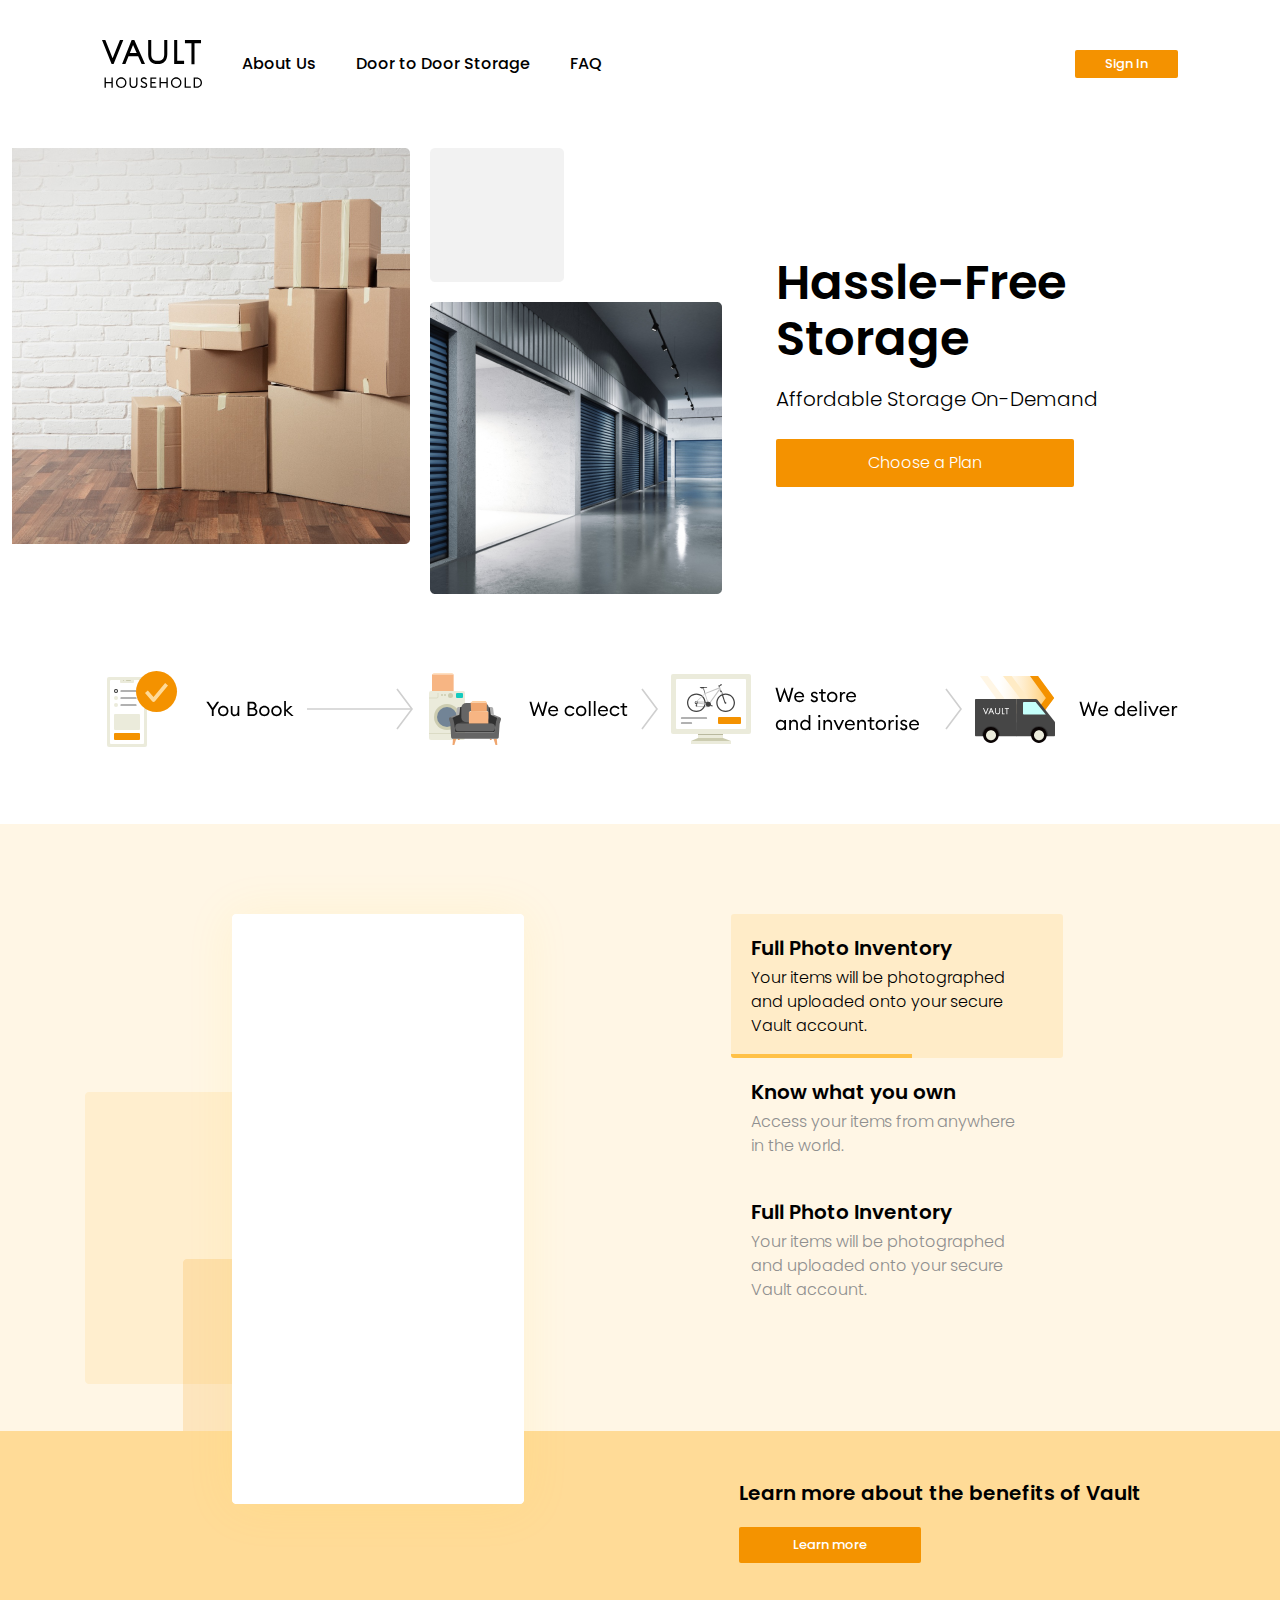
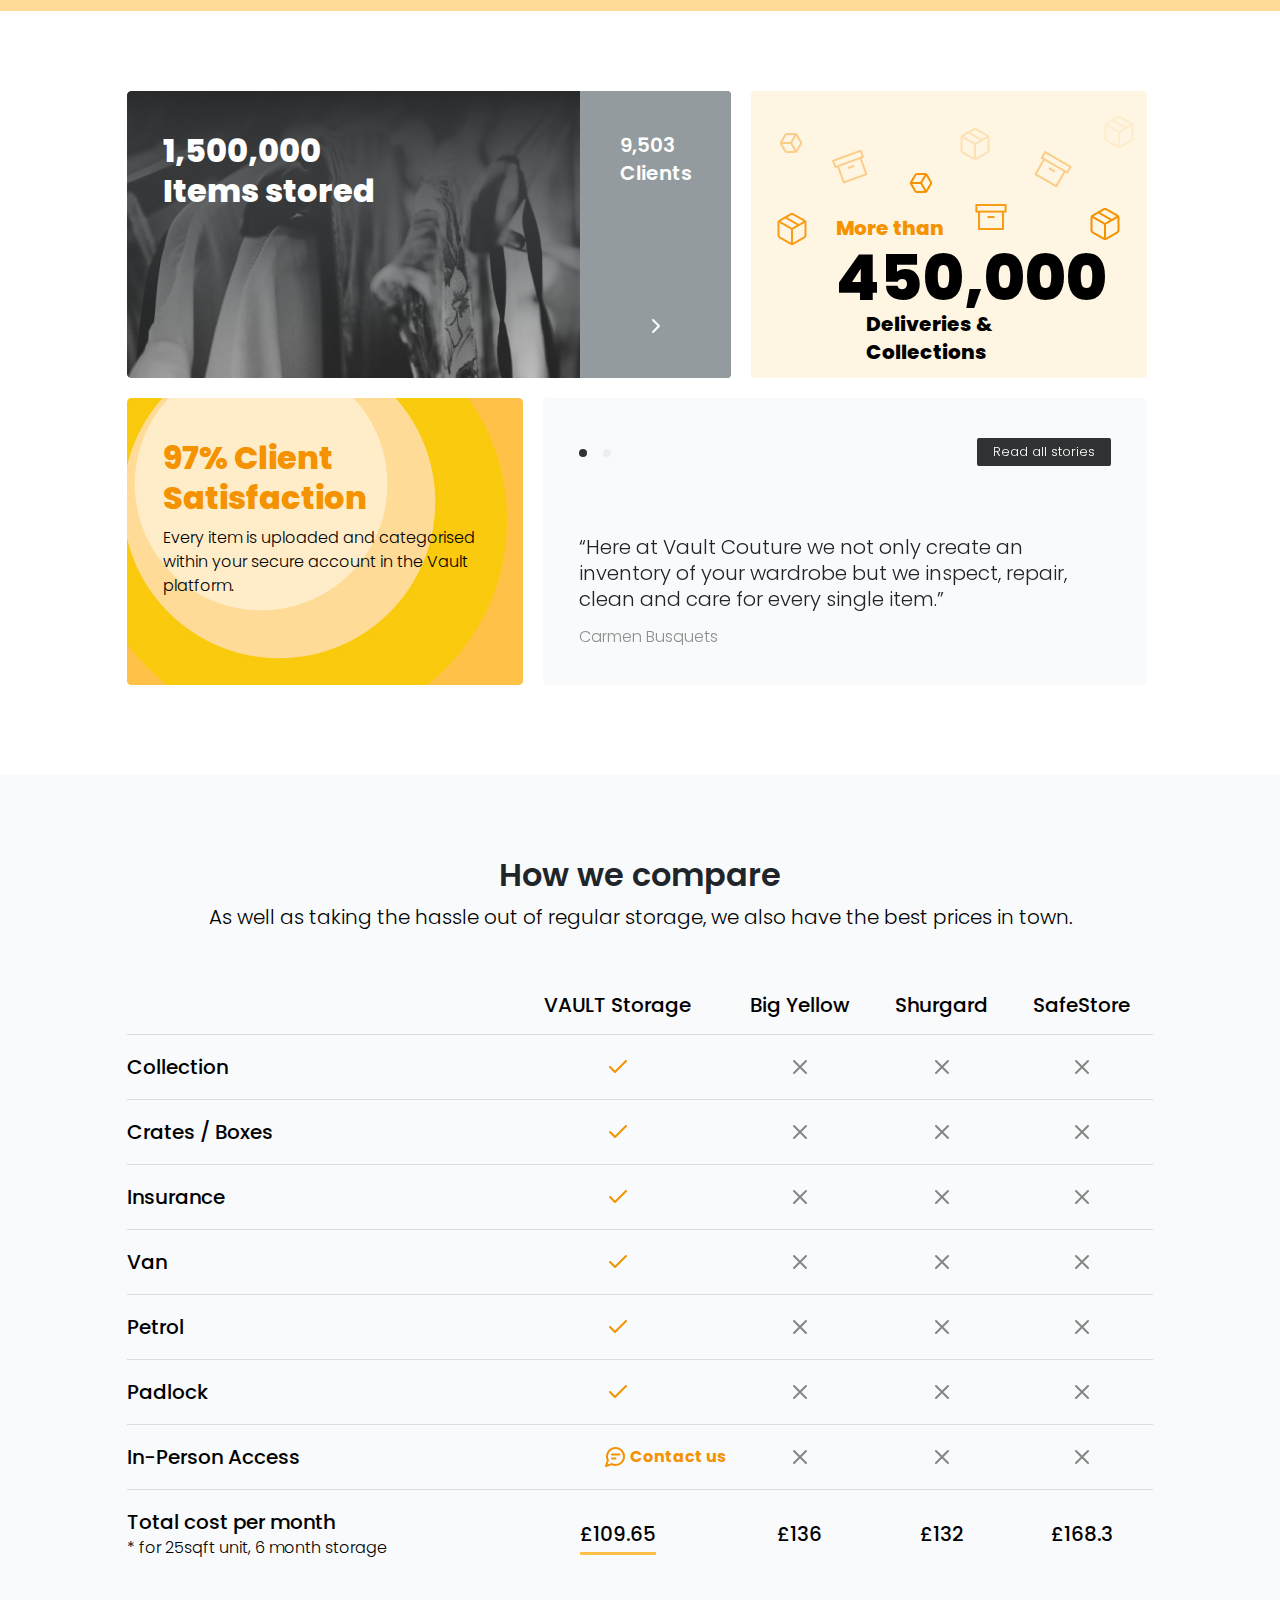
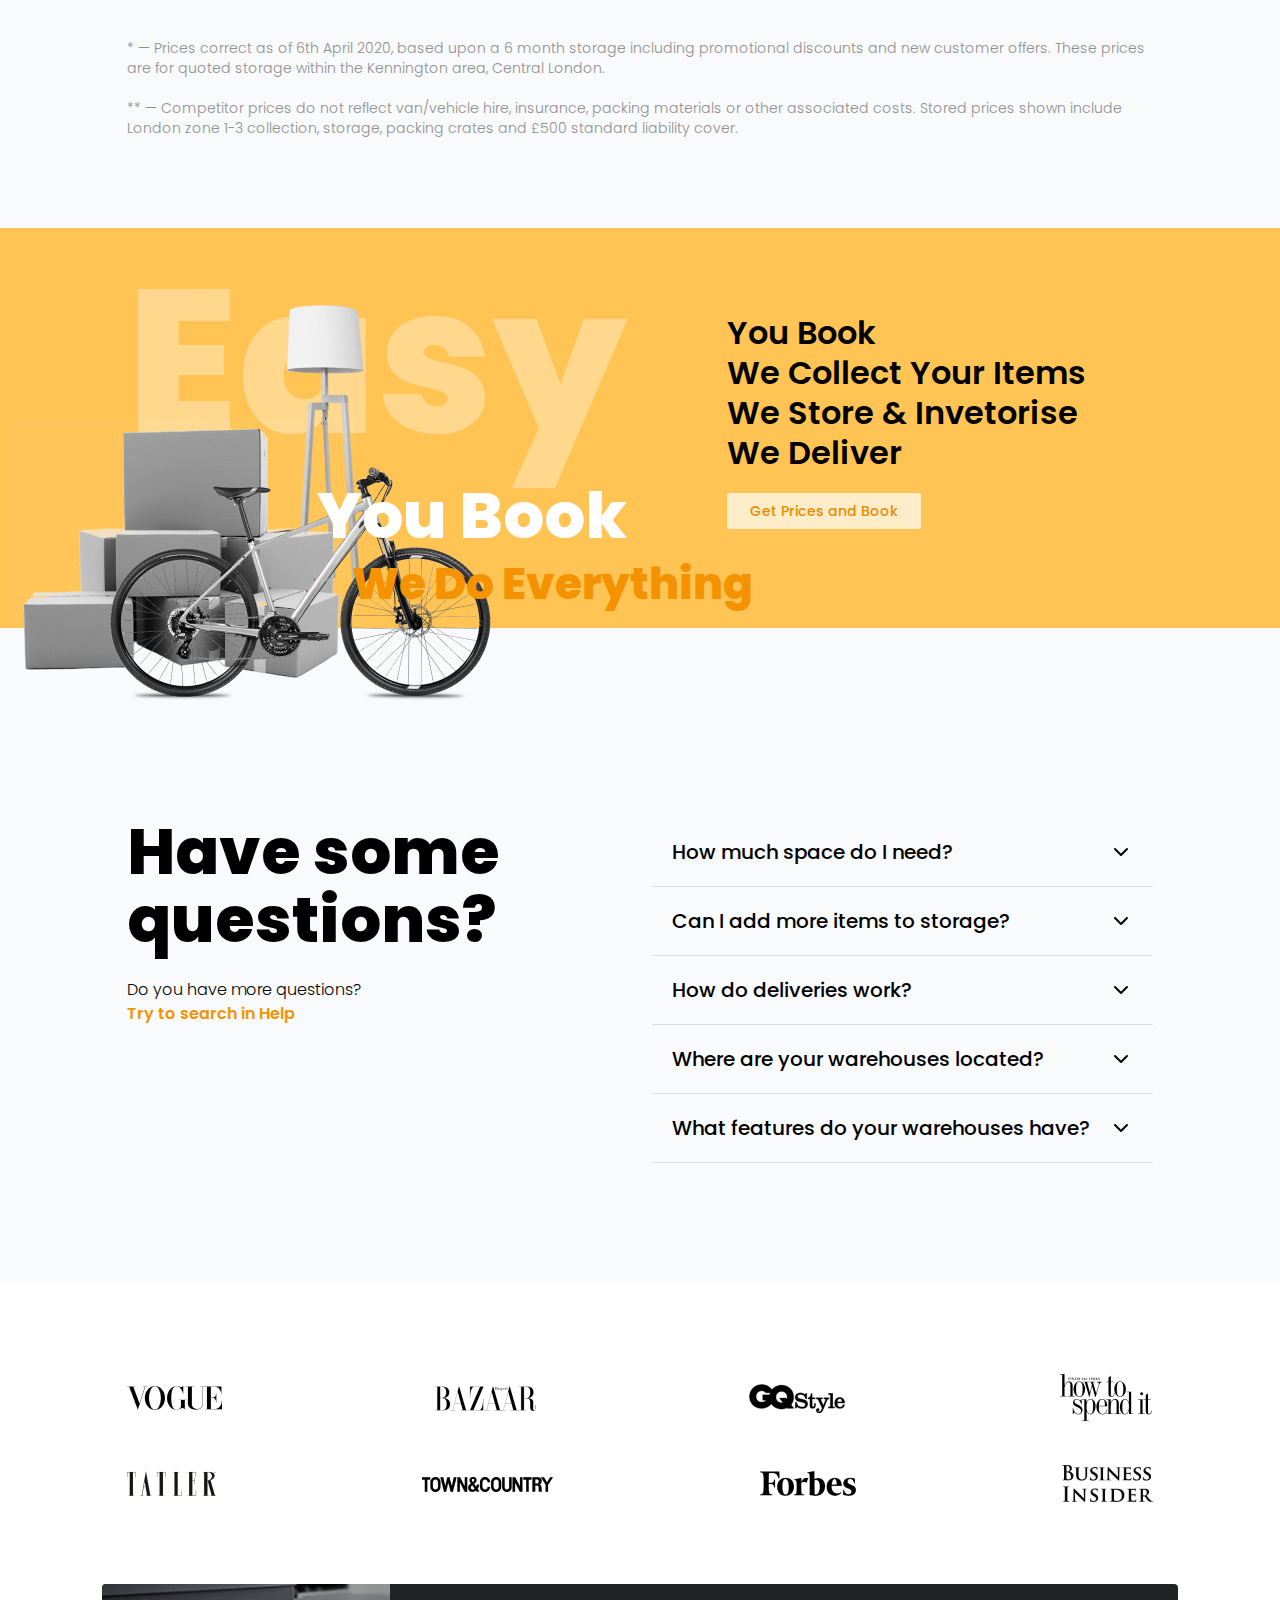
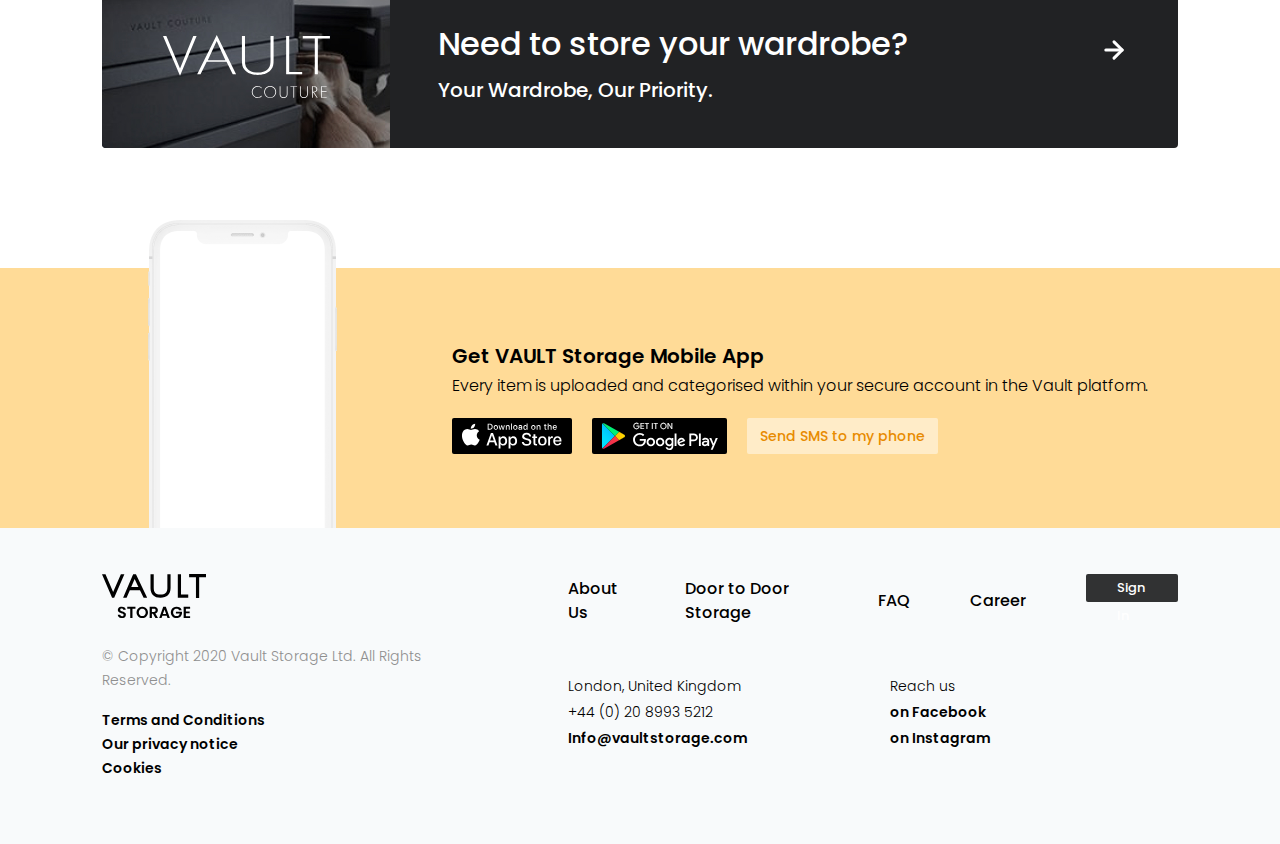
==== index.html @ 1d702e4c "one" ====
<!doctype html>
<html lang="en">
<head>
    <meta charset="utf-8">
    <meta name="viewport" content="width=device-width, initial-scale=1">
    <link rel="stylesheet" href="css/bootstrap.min.css">
    <link rel="stylesheet" href="css/swiper-bundle.min.css">
    <link rel="stylesheet" href="css/bootstrap-slider.css">
    <link rel="stylesheet" href="css/datepicker.min.css">
    <link rel="stylesheet" href="css/main.css">
    <title>Vault Storage | Front-page</title>
</head>
<body>
    <header class="header">
        <div class="topbar topbar-home">
            <div class="container container2">
                <div class="topbar-left">
                    <div class="logo d-pc-mini">
                        <a href="#">
                            <img src="images/logo.svg" alt="">
                        </a>
                    </div>
                    <div class="menu">
                        <ul>
                            <li><a href="#">About Us</a></li>
                            <li><a href="#">Door to Door Storage</a></li>
                            <li><a href="#">FAQ</a></li>
                        </ul>
                    </div>
                </div>
                <div class="topbar-right d-pc-mini-flex">
                    <div class="login">
                        <a href="#" class="login-button button1" data-bs-toggle="modal" data-bs-target="#loginDialog">Sign In</a>
                    </div>
                </div>
                <div class="mini-top d-mini">
                    <div class="menu_container">
                        <a href="#" class="mobile_menu"><img src="images/burger.svg" alt=""></a>
                    </div>
                    <div class="mini-logo">
                        <img src="images/logo-mini.svg" alt="">
                    </div>
                    <div class="mini-right">
                        <a href="#">Sign In</a>
                    </div>
                </div>
            </div>
        </div>
        <div class="home">
            <div class="container-fluid">
                <div class="row home-row">
                    <div class="col-md-6">
                        <div class="home-img">
                            <img src="images/home.png" alt="">
                        </div>
                    </div>
                    <div class="col-md-6">
                        <div class="home-text">
                            <div class="home-text-title">
                                <h2>Hassle-Free<br />Storage</h2>
                            </div>
                            <div class="home-text-subtitle">
                                <span>Affordable Storage On-Demand </span>
                            </div>
                            <div class="home-text-choose">
                                <a href="#">Choose a Plan</a>
                            </div>
                        </div>
                    </div>
                </div>
            </div>
        </div>
        <div class="steps">
            <div class="container container2">
                <div class="steps-box">
                    <div class="steps1">
                        <img src="images/step1.svg" alt="">
                    </div>
                    <div class="steps1">
                        <img src="images/step2.svg" alt="">
                    </div>
                    <div class="steps1">
                        <img src="images/step3.svg" alt="">
                    </div>
                    <div class="steps1">
                        <img src="images/step4.svg" alt="">
                    </div>
                    <div class="steps1">
                        <img src="images/step5.svg" alt="">
                    </div>
                    <div class="steps1">
                        <img src="images/step6.svg" alt="">
                    </div>
                    <div class="steps1">
                        <img src="images/step7.svg" alt="">
                    </div>
                    <div class="steps1">
                        <img src="images/step8.svg" alt="">
                    </div>
                </div>
            </div>
        </div>
    </header>
    <div class="about" id="about">
        <div class="container">
            <div class="about-box">
                <nav class="about-nav">
                    <div class="nav nav-tabs about-tab" id="nav-tab" role="tablist">
                        <div class="active" id="nav-home-tab" data-bs-toggle="tab" data-bs-target="#nav-home" type="button" role="tab" aria-controls="nav-home" aria-selected="true">
                            <div class="about-tab-box">
                                <h4>Full Photo Inventory</h4>
                                <p>Your items will be photographed and uploaded onto your secure Vault account.</p>
                            </div>
                        </div>
                        <div id="nav-profile-tab" data-bs-toggle="tab" data-bs-target="#nav-profile" type="button" role="tab" aria-controls="nav-profile" aria-selected="false">
                            <div class="about-tab-box">
                                <h4>Know what you own </h4>
                                <p>Access your items from anywhere in the world.</p>
                            </div>
                        </div>
                        <div id="nav-contact-tab" data-bs-toggle="tab" data-bs-target="#nav-contact" type="button" role="tab" aria-controls="nav-contact" aria-selected="false">
                            <div class="about-tab-box">
                                <h4>Full Photo Inventory</h4>
                                <p>Your items will be photographed and uploaded onto your secure Vault account.</p>
                            </div>
                        </div>
                    </div>
                </nav>
                <div class="tab-content about-content" id="nav-tabContent">
                    <div class="tab-pane fade show active" id="nav-home" role="tabpanel" aria-labelledby="nav-home-tab">
                        <div class="about-app">
                            <div class="about-img">
                                <img src="images/app.png" alt="">
                            </div>
                            <div class="about-rect">
                                <img src="images/rect1.png" alt="">
                            </div>
                            <div class="about-rect2">
                                <img src="images/rect2.png" alt="">
                            </div>
                        </div>
                    </div>
                    <div class="tab-pane fade" id="nav-profile" role="tabpanel" aria-labelledby="nav-profile-tab">
                        <div class="about-app">
                            <div class="about-img">
                                <img src="images/app.png" alt="">
                            </div>
                            <div class="about-rect">
                                <img src="images/rect1.png" alt="">
                            </div>
                            <div class="about-rect2">
                                <img src="images/rect2.png" alt="">
                            </div>
                        </div>
                    </div>
                    <div class="tab-pane fade" id="nav-contact" role="tabpanel" aria-labelledby="nav-contact-tab">
                        <div class="about-app">
                            <div class="about-img">
                                <img src="images/app.png" alt="">
                            </div>
                            <div class="about-rect">
                                <img src="images/rect1.png" alt="">
                            </div>
                            <div class="about-rect2">
                                <img src="images/rect2.png" alt="">
                            </div>
                        </div>
                    </div>
                </div>
            </div>
            <div class="about-more">
                <div class="about-more-box">
                    <h5>Learn more about the benefits of Vault</h5>
                    <a href="#" class="about-more-button button3">Learn more</a>
                </div>
            </div>
        </div>
    </div>
    <div class="banners">
        <div class="container">
            <div class="banner-top">
                <div class="banner1">
                    <div class="banner-left">
                        <h2>1,500,000 <div>Items stored</div></h2>
                    </div>
                    <a href="#" class="banner-right">
                        <div class="banner-right-text">
                            <h5>9,503 <div>Clients</div></h5>
                        </div>
                        <div class="banner-right-icon">
                            <img src="images/icon-right.svg" alt="">
                        </div>
                    </a>
                </div>
                <div class="banner2 d-pc">
                    <div class="banner2-more">
                        <span>More than</span>
                    </div>
                    <div class="banner2-title">
                        <span>450,000 </span>
                    </div>
                    <div class="banner2-subtitle">
                        <span>Deliveries & Collections</span>
                    </div>
                </div>
            </div>
            <div class="banner-bottom">
                <div class="banner3 d-pc">
                    <div class="banner3-title">
                        <span>97% Client <div>Satisfaction</div></span>
                    </div>
                    <div class="banner3-subtitle">
                        <span>Every item is uploaded and categorised within your secure account in the Vault platform.</span>
                    </div>
                </div>
                <div class="banner4">
                    <div class="swiper-container banner4-slider">
                        <div class="swiper-wrapper">
                            <div class="swiper-slide">
                                <div class="banner4-top">
                                    <div class="banner4-pagination">
                                        <div class="swiper-pagination"></div>
                                    </div>
                                    <div class="banner4-link">
                                        <a href="#">Read all stories</a>
                                    </div>
                                </div>
                                <div class="banner4-text">
                                    <span>“Here at Vault Couture we not only create an inventory of your wardrobe but we inspect, repair, clean and care for every single item.” </span>
                                </div>
                                <div class="banner4-author">
                                    <span>Carmen Busquets</span>
                                </div>
                            </div>
                            <div class="swiper-slide">
                                <div class="banner4-top">
                                    <div class="banner4-pagination">
                                        <div class="swiper-pagination"></div>
                                    </div>
                                    <div class="banner4-link">
                                        <a href="#">Read all stories</a>
                                    </div>
                                </div>
                                <div class="banner4-text">
                                    <span>“Here at Vault Couture we not only create an inventory of your wardrobe but we inspect, repair, clean and care for every single item.” </span>
                                </div>
                                <div class="banner4-author">
                                    <span>Carmen Busquets</span>
                                </div>
                            </div>
                        </div>
                    </div>
                </div>
            </div>
            <div class="d-mob banner-mob">
                <div class="banner2">
                    <div class="banner2-more">
                        <span>More than</span>
                    </div>
                    <div class="banner2-title">
                        <span>450,000 </span>
                    </div>
                    <div class="banner2-subtitle">
                        <span>Deliveries & Collections</span>
                    </div>
                </div>
                <div class="banner3">
                    <div class="banner3-title">
                        <span>97% Client <div>Satisfaction</div></span>
                    </div>
                    <div class="banner3-subtitle">
                        <span>Every item is uploaded and categorised within your secure account in the Vault platform.</span>
                    </div>
                </div>
            </div>
        </div>
    </div>
    <div class="compare">
        <div class="container">
            <div class="compare-title">
                <h2>How we compare</h2>
                <p>As well as taking the hassle out of regular storage, we also have the best prices in town.</p>
            </div>
            <div class="compare-table table-responsive">
                <table>
                    <thead>
                        <tr>
                            <th scope="col"></th>
                            <th scope="col">
                                <span>VAULT Storage</span>
                            </th>
                            <th scope="col">
                                <span>Big Yellow</span>
                            </th>
                            <th scope="col">
                                <span>Shurgard</span>
                            </th>
                            <th scope="col">
                                <span>SafeStore</span>
                            </th>
                        </tr>
                    </thead>
                    <tbody>
                        <tr>
                            <th scope="row">Collection</th>
                            <th>
                                <div class="done">
                                    <img src="images/done.svg" alt="">
                                </div>
                            </th>
                            <th>
                                <div class="failure">
                                    <img src="images/failure.svg" alt="">
                                </div>
                            </th>
                            <th>
                                <div class="failure">
                                    <img src="images/failure.svg" alt="">
                                </div>
                            </th>
                            <th>
                                <div class="failure">
                                    <img src="images/failure.svg" alt="">
                                </div>
                            </th>
                        </tr>
                        <tr>
                            <th scope="row">Crates / Boxes</th>
                            <th>
                                <div class="done">
                                    <img src="images/done.svg" alt="">
                                </div>
                            </th>
                            <th>
                                <div class="failure">
                                    <img src="images/failure.svg" alt="">
                                </div>
                            </th>
                            <th>
                                <div class="failure">
                                    <img src="images/failure.svg" alt="">
                                </div>
                            </th>
                            <th>
                                <div class="failure">
                                    <img src="images/failure.svg" alt="">
                                </div>
                            </th>
                        </tr>
                        <tr>
                            <th scope="row">Insurance</th>
                            <th>
                                <div class="done">
                                    <img src="images/done.svg" alt="">
                                </div>
                            </th>
                            <th>
                                <div class="failure">
                                    <img src="images/failure.svg" alt="">
                                </div>
                            </th>
                            <th>
                                <div class="failure">
                                    <img src="images/failure.svg" alt="">
                                </div>
                            </th>
                            <th>
                                <div class="failure">
                                    <img src="images/failure.svg" alt="">
                                </div>
                            </th>
                        </tr>
                        <tr>
                            <th scope="row">Van</th>
                            <th>
                                <div class="done">
                                    <img src="images/done.svg" alt="">
                                </div>
                            </th>
                            <th>
                                <div class="failure">
                                    <img src="images/failure.svg" alt="">
                                </div>
                            </th>
                            <th>
                                <div class="failure">
                                    <img src="images/failure.svg" alt="">
                                </div>
                            </th>
                            <th>
                                <div class="failure">
                                    <img src="images/failure.svg" alt="">
                                </div>
                            </th>
                        </tr>
                        <tr>
                            <th scope="row">Petrol</th>
                            <th>
                                <div class="done">
                                    <img src="images/done.svg" alt="">
                                </div>
                            </th>
                            <th>
                                <div class="failure">
                                    <img src="images/failure.svg" alt="">
                                </div>
                            </th>
                            <th>
                                <div class="failure">
                                    <img src="images/failure.svg" alt="">
                                </div>
                            </th>
                            <th>
                                <div class="failure">
                                    <img src="images/failure.svg" alt="">
                                </div>
                            </th>
                        </tr>
                        <tr>
                            <th scope="row">Padlock</th>
                            <th>
                                <div class="done">
                                    <img src="images/done.svg" alt="">
                                </div>
                            </th>
                            <th>
                                <div class="failure">
                                    <img src="images/failure.svg" alt="">
                                </div>
                            </th>
                            <th>
                                <div class="failure">
                                    <img src="images/failure.svg" alt="">
                                </div>
                            </th>
                            <th>
                                <div class="failure">
                                    <img src="images/failure.svg" alt="">
                                </div>
                            </th>
                        </tr>
                        <tr>
                            <th scope="row">In-Person Access</th>
                            <th>
                                <a href="#" class="contacts">
                                    <img src="images/contacts.svg" alt="">
                                    <span>Contact us</span>
                                </a>
                            </th>
                            <th>
                                <div class="failure">
                                    <img src="images/failure.svg" alt="">
                                </div>
                            </th>
                            <th>
                                <div class="failure">
                                    <img src="images/failure.svg" alt="">
                                </div>
                            </th>
                            <th>
                                <div class="failure">
                                    <img src="images/failure.svg" alt="">
                                </div>
                            </th>
                        </tr>
                        <tr>
                            <th scope="row">
                                <div class="total">
                                    <div class="total-title">
                                        <span>Total cost per month</span>
                                    </div>
                                    <div class="total-subtitle">
                                        <span> * for 25sqft unit, 6 month storage</span>
                                    </div>
                                </div>
                            </th>
                            <th>
                                <span class="price price-gold">£109.65</span>
                            </th>
                            <th>
                                <span class="price">£136</span>
                            </th>
                            <th>
                                <span class="price">£132</span>
                            </th>
                            <th>
                                <span class="price">£168.3</span>
                            </th>
                        </tr>
                    </tbody>
                </table>
            </div>
            <div class="compare-footer">
                <p>* — Prices correct as of 6th April 2020, based upon a 6 month storage including promotional discounts and new customer offers. These prices are for quoted storage within the Kennington area, Central London.</p>
                <p>** — Competitor prices do not reflect van/vehicle hire, insurance, packing materials or other associated costs. Stored prices shown include London zone 1-3 collection, storage, packing crates and £500 standard liability cover.</p>
            </div>
        </div>
    </div>
    <div class="faq">
        <div class="container">
            <div class="faq-top">
                <div class="faq-top-left">
                    <div class="faq-top-left-title">
                        <span>Easy</span>
                    </div>
                    <div class="faq-top-left-subtitle">
                        <span>You Book</span>
                    </div>
                    <div class="faq-top-left-des">
                        <span>We Do Everything</span>
                    </div>
                    <div class="faq-top-left-img">
                        <img src="images/faq-top.png" alt="">
                    </div>
                </div>
                <div class="faq-top-right">
                    <div class="faq-top-right-title">
                        <h4>You Book<div>We Collect Your Items</div><div>We Store & Invetorise</div><div>We Deliver</div></h4>
                    </div>
                    <div class="faq-top-right-button">
                        <a href="#" class="button4">Get Prices and Book</a>
                    </div>
                </div>
            </div>
            <div class="faq-box">
                <div class="row">
                    <div class="col-lg-6">
                        <div class="faq-box-title">
                            <h3>Have some<div>questions?</div></h3>
                        </div>
                        <div class="faq-box-subtitle d-pc">
                            <span>Do you have more questions?</span>
                        </div>
                        <div class="faq-box-des d-pc">
                            <a href="#">Try to search in Help</a>
                        </div>
                    </div>
                    <div class="col-lg-6">
                        <div class="faq-list">
                            <div class="faq-item">
                                <button class="faq-item-button collapsed" type="button" data-bs-toggle="collapse" data-bs-target="#collapseExample" aria-expanded="false" aria-controls="collapseExample">
                                    <span>How much space do I need?</span>
                                    <img src="images/icon-faq.svg" alt="">
                                </button>
                                <div class="collapse" id="collapseExample">
                                    <div class="faq-text">
                                        <span>Some placeholder content for the collapse component. This panel is hidden by default but revealed when the user activates the relevant trigger.</span>
                                    </div>
                                </div>
                            </div>
                            <div class="faq-item">
                                <button class="faq-item-button collapsed" type="button" data-bs-toggle="collapse" data-bs-target="#collapseExample2" aria-expanded="false" aria-controls="collapseExample2">
                                    <span>Can I add more items to storage?</span>
                                    <img src="images/icon-faq.svg" alt="">
                                </button>
                                <div class="collapse" id="collapseExample2">
                                    <div class="faq-text">
                                        <span>Some placeholder content for the collapse component. This panel is hidden by default but revealed when the user activates the relevant trigger.</span>
                                    </div>
                                </div>
                            </div>
                            <div class="faq-item">
                                <button class="faq-item-button collapsed" type="button" data-bs-toggle="collapse" data-bs-target="#collapseExample3" aria-expanded="false" aria-controls="collapseExample3">
                                    <span>How do deliveries work?</span>
                                    <img src="images/icon-faq.svg" alt="">
                                </button>
                                <div class="collapse" id="collapseExample3">
                                    <div class="faq-text">
                                        <span>Some placeholder content for the collapse component. This panel is hidden by default but revealed when the user activates the relevant trigger.</span>
                                    </div>
                                </div>
                            </div>
                            <div class="faq-item">
                                <button class="faq-item-button collapsed" type="button" data-bs-toggle="collapse" data-bs-target="#collapseExample4" aria-expanded="false" aria-controls="collapseExample4">
                                    <span>Where are your warehouses located?</span>
                                    <img src="images/icon-faq.svg" alt="">
                                </button>
                                <div class="collapse" id="collapseExample4">
                                    <div class="faq-text">
                                        <span>Some placeholder content for the collapse component. This panel is hidden by default but revealed when the user activates the relevant trigger.</span>
                                    </div>
                                </div>
                            </div>
                            <div class="faq-item">
                                <button class="faq-item-button collapsed" type="button" data-bs-toggle="collapse" data-bs-target="#collapseExample5" aria-expanded="false" aria-controls="collapseExample5">
                                    <span>What features do your warehouses have?</span>
                                    <img src="images/icon-faq.svg" alt="">
                                </button>
                                <div class="collapse" id="collapseExample5">
                                    <div class="faq-text">
                                        <span>Some placeholder content for the collapse component. This panel is hidden by default but revealed when the user activates the relevant trigger.</span>
                                    </div>
                                </div>
                            </div>
                        </div>
                    </div>
                    <div class="col-12 d-mob faq-mob">
                        <div class="faq-box-subtitle">
                            <span>Do you have more questions?</span>
                        </div>
                        <div class="faq-box-des">
                            <span>Try to search in Help</span>
                        </div>
                    </div>
                </div>
            </div>
        </div>
    </div>
    <div class="partners">
        <div class="container">
            <div class="partners-list">
                <div class="partners-item">
                    <img src="images/partner1.png" alt="">
                </div>
                <div class="partners-item">
                    <img src="images/partner2.png" alt="">
                </div>
                <div class="partners-item">
                    <img src="images/partner3.png" alt="">
                </div>
                <div class="partners-item">
                    <img src="images/partner4.png" alt="">
                </div>
            </div>
            <div class="partners-list">
                <div class="partners-item">
                    <img src="images/partner5.png" alt="">
                </div>
                <div class="partners-item">
                    <img src="images/partner6.png" alt="">
                </div>
                <div class="partners-item">
                    <img src="images/partner7.png" alt="">
                </div>
                <div class="partners-item">
                    <img src="images/partner8.png" alt="">
                </div>
            </div>
        </div>
    </div>
    <div class="promo">
        <div class="container container3">
            <a href="#" class="promo-banner">
                <div class="promo-left">
                    <div class="promo-logo">
                        <img src="images/promo-logo.svg" alt="">
                    </div>
                    <div class="promo-next d-mini">
                        <img src="images/promo-icon.svg" alt="">
                    </div>
                </div>
                <div class="promo-right">
                    <div class="promo-top">
                        <div class="promo-title">
                            <h4>Need to store your wardrobe?</h4>
                        </div>
                        <div class="promo-next d-pc-mini">
                            <img src="images/promo-icon.svg" alt="">
                        </div>
                    </div>
                    <div class="promo-des">
                        <span>Your Wardrobe, Our Priority.</span>
                    </div>
                </div>
            </a>
        </div>
    </div>
    <div class="app">
        <div class="container">
            <div class="app-box">
                <div class="app-image">
                    <img src="images/app-image.png" alt="">
                </div>
                <div class="app-text">
                    <div class="app-title">
                        <h4>Get VAULT Storage Mobile App</h4>
                    </div>
                    <div class="app-des">
                        <span>Every item is uploaded and categorised within your secure account in the Vault platform.</span>
                    </div>
                    <div class="app-buttons">
                        <a href="#" class="app-item">
                            <img src="images/app-store.svg" alt="" class="d-pc-mini">
                            <img src="images/app-store-mob.svg" alt="" class="d-mini">
                        </a>
                        <a href="#" class="app-item">
                            <img src="images/google-play.svg" alt="" class="d-pc-mini">
                            <img src="images/google-play-mob.svg" alt="" class="d-mini">
                        </a>
                        <a href="#" class="app-item app-button d-pc">Send SMS to my phone</a>
                    </div>
                    <a href="#" class="app-item app-button d-mob app-mob">Send SMS to my phone</a>
                </div>
            </div>
        </div>
    </div>
    <div class="footer">
        <div class="container container3 footer-box">
            <div class="footer-about d-pc">
                <div class="footer-logo">
                    <img src="images/footer-logo.svg" alt="">
                </div>
                <div class="footer-copyright">
                    <span>© Copyright 2020 Vault Storage Ltd. All Rights Reserved.</span>
                </div>
                <div class="footer-about-menu">
                    <ul>
                        <li><a href="#">Terms and Conditions </a></li>
                        <li><a href="#">Our privacy notice </a></li>
                        <li><a href="#">Cookies</a></li>
                    </ul>
                </div>
            </div>
            <div class="footer-info">
                <div class="footer-top">
                    <div class="footer-menu">
                        <ul>
                            <li><a href="#">About Us</a></li>
                            <li><a href="#"><span>Door to Door</span> Storage</a></li>
                            <li><a href="#">FAQ</a></li>
                            <li><a href="#">Career</a></li>
                        </ul>
                    </div>
                    <div class="footer-button">
                        <a href="#" class="button5" data-bs-toggle="modal" data-bs-target="#loginDialog">Sign In</a>
                    </div>
                </div>
                <div class="footer-bottom d-pc-flex">
                    <div class="footer-address">
                        <div class="footer-address-item">
                            <span>London, United Kingdom</span>
                        </div>
                        <div class="footer-address-item">
                            <span>+44 (0) 20 8993 5212</span>
                        </div>
                        <div class="footer-address-item">
                            <span class="strong">Info@vaultstorage.com</span>
                        </div>
                    </div>
                    <div class="footer-soc">
                        <div class="footer-soc-title">
                            <span>Reach us </span>
                        </div>
                        <a href="#" class="footer-soc-item">on Facebook</a>
                        <a href="#" class="footer-soc-item">on Instagram</a>
                    </div>
                </div>
            </div>
            <div class="footer-mob d-mob">
                <div class="footer-left">
                    <div class="footer-logo">
                        <img src="images/footer-logo.svg" alt="">
                    </div>
                    <div class="footer-copyright">
                        <span>© Copyright 2020 Vault Storage Ltd. All Rights Reserved.</span>
                    </div>
                    <div class="footer-about-menu">
                        <ul>
                            <li><a href="#">Terms and Conditions </a></li>
                            <li><a href="#">Our privacy notice </a></li>
                            <li><a href="#">Cookies</a></li>
                        </ul>
                    </div>
                </div>
                <div class="footer-right">
                    <div class="footer-bottom">
                        <div class="footer-address">
                            <div class="footer-address-item">
                                <span>London, United Kingdom</span>
                            </div>
                            <div class="footer-address-item">
                                <span>+44 (0) 20 8993 5212</span>
                            </div>
                            <div class="footer-address-item">
                                <span class="strong">Info@vaultstorage.com</span>
                            </div>
                        </div>
                        <div class="footer-soc">
                            <div class="footer-soc-title">
                                <span>Reach us </span>
                            </div>
                            <a href="#" class="footer-soc-item">on Facebook</a>
                            <a href="#" class="footer-soc-item">on Instagram</a>
                        </div>
                    </div>
                </div>
            </div>
        </div>
    </div>
    <div class="modal fade" id="loginDialog" tabindex="-1" aria-labelledby="loginDialogLabel" aria-hidden="true">
        <div class="modal-dialog modal-dialog-centered login-dialog">
            <div class="modal-content modal-cont">
                <div class="dialog-close" data-bs-dismiss="modal" aria-label="Close">
                <img src="images/close.svg" alt="">
                </div>
                <div class="login">
                <div class="login-title">
                    <h4>Sign in</h4>
                    <p>Don’t have password? <a href="#activateDialog" data-bs-toggle="modal" data-bs-target="#activateDialog" data-bs-dismiss="modal" aria-label="Close">Activate your account</a></p>
                </div>
                <div class="login-inputs">
                    <input type="text" placeholder="Email">
                    <input type="password" placeholder="Password">
                </div>
                <div class="login-box">
                    <div class="login-box-remember">
                        <div class="form-check">
                            <input class="form-check-input" type="checkbox" value="" id="flexCheckDefault">
                            <label class="form-check-label" for="flexCheckDefault">
                            Remember me
                            </label>
                        </div>
                    </div>
                    <div class="login-box-forgot">
                        <a href="#">Forgot your password?</a>
                    </div>
                </div>
                <div class="login-button">
                    <button>Sign in</button>
                </div>
                </div>
            </div>
        </div>
    </div>
    <div class="modal fade" id="activateDialog" tabindex="-1" aria-labelledby="activateDialogLabel" aria-hidden="true">
        <div class="modal-dialog modal-dialog-centered">
            <div class="modal-content modal-cont">
                <div class="dialog-close" data-bs-dismiss="modal" aria-label="Close">
                <img src="images/close.svg" alt="">
                </div>
                <div class="login">
                <div class="login-title">
                    <h4>Activate your account</h4>
                    <p>Enter the email associated with your account below and we'll send you a link to reset your password.</p>
                </div>
                <div class="login-inputs">
                    <input type="text" placeholder="Email">
                </div>
                <div class="login-button">
                    <button>Reset password</button>
                </div>
                <div class="login-have">
                    <a href="#loginDialog" data-bs-toggle="modal" data-bs-target="#loginDialog" data-bs-dismiss="modal" aria-label="Close">Already have account</a>
                </div>
                </div>
            </div>
        </div>
    </div>
    <div class="mobile_menu_container">
        <div class="mobile_menu_content">
            <ul>
                <li><a href="#">About Us</a></li>
                <li><a href="#">Door to Door Storage</a></li>
                <li><a href="#">FAQ</a></li>
            </ul>
        </div>
    </div>
    <div class="mobile_menu_overlay"></div>
    <script src="https://cdn.jsdelivr.net/npm/@popperjs/core@2.6.0/dist/umd/popper.min.js" integrity="sha384-KsvD1yqQ1/1+IA7gi3P0tyJcT3vR+NdBTt13hSJ2lnve8agRGXTTyNaBYmCR/Nwi" crossorigin="anonymous"></script>
    <script src="https://cdn.jsdelivr.net/npm/bootstrap@5.0.0-beta2/dist/js/bootstrap.bundle.min.js" integrity="sha384-b5kHyXgcpbZJO/tY9Ul7kGkf1S0CWuKcCD38l8YkeH8z8QjE0GmW1gYU5S9FOnJ0" crossorigin="anonymous"></script>
    <script src="js/swiper-bundle.min.js"></script>
    <script src="js/jquery-3.6.0.min.js"></script>
    <script src="js/bootstrap-slider.js"></script>
    <script src="js/jquery.autocomplete.min.js"></script>
    <script src="js/datepicker.min.js"></script>
    <script src="js/main.js"></script>
</body>
</html>
---- css/datepicker.min.css ----
.datepicker--cells{display:-webkit-flex;display:-ms-flexbox;display:flex;-webkit-flex-wrap:wrap;-ms-flex-wrap:wrap;flex-wrap:wrap}.datepicker--cell{border-radius:4px;box-sizing:border-box;cursor:pointer;display:-webkit-flex;display:-ms-flexbox;display:flex;position:relative;-webkit-align-items:center;-ms-flex-align:center;align-items:center;-webkit-justify-content:center;-ms-flex-pack:center;justify-content:center;height:32px;z-index:1}.datepicker--cell.-focus-{background:#f0f0f0}.datepicker--cell.-current-{color:#4EB5E6}.datepicker--cell.-current-.-focus-{color:#4a4a4a}.datepicker--cell.-current-.-in-range-{color:#4EB5E6}.datepicker--cell.-in-range-{background:rgba(92,196,239,.1);color:#4a4a4a;border-radius:0}.datepicker--cell.-in-range-.-focus-{background-color:rgba(92,196,239,.2)}.datepicker--cell.-disabled-{cursor:default;color:#aeaeae}.datepicker--cell.-disabled-.-focus-{color:#aeaeae}.datepicker--cell.-disabled-.-in-range-{color:#a1a1a1}.datepicker--cell.-disabled-.-current-.-focus-{color:#aeaeae}.datepicker--cell.-range-from-{border:1px solid rgba(92,196,239,.5);background-color:rgba(92,196,239,.1);border-radius:4px 0 0 4px}.datepicker--cell.-range-to-{border:1px solid rgba(92,196,239,.5);background-color:rgba(92,196,239,.1);border-radius:0 4px 4px 0}.datepicker--cell.-selected-,.datepicker--cell.-selected-.-current-{color:#fff;background:#5cc4ef}.datepicker--cell.-range-from-.-range-to-{border-radius:4px}.datepicker--cell.-selected-{border:none}.datepicker--cell.-selected-.-focus-{background:#45bced}.datepicker--cell:empty{cursor:default}.datepicker--days-names{display:-webkit-flex;display:-ms-flexbox;display:flex;-webkit-flex-wrap:wrap;-ms-flex-wrap:wrap;flex-wrap:wrap;margin:8px 0 3px}.datepicker--day-name{color:#FF9A19;display:-webkit-flex;display:-ms-flexbox;display:flex;-webkit-align-items:center;-ms-flex-align:center;align-items:center;-webkit-justify-content:center;-ms-flex-pack:center;justify-content:center;-webkit-flex:1;-ms-flex:1;flex:1;text-align:center;text-transform:uppercase;font-size:.8em}.-only-timepicker- .datepicker--content,.datepicker--body,.datepicker-inline .datepicker--pointer{display:none}.datepicker--cell-day{width:14.28571%}.datepicker--cells-months{height:170px}.datepicker--cell-month{width:33.33%;height:25%}.datepicker--cells-years,.datepicker--years{height:170px}.datepicker--cell-year{width:25%;height:33.33%}.datepickers-container{position:absolute;left:0;top:0}@media print{.datepickers-container{display:none}}.datepicker{background:#fff;border:1px solid #dbdbdb;box-shadow:0 4px 12px rgba(0,0,0,.15);border-radius:4px;box-sizing:content-box;font-family:Tahoma,sans-serif;font-size:14px;color:#4a4a4a;width:250px;position:absolute;left:-100000px;opacity:0;transition:opacity .3s ease,left 0s .3s,-webkit-transform .3s ease;transition:opacity .3s ease,transform .3s ease,left 0s .3s;transition:opacity .3s ease,transform .3s ease,left 0s .3s,-webkit-transform .3s ease;z-index:100}.datepicker.-from-top-{-webkit-transform:translateY(-8px);transform:translateY(-8px)}.datepicker.-from-right-{-webkit-transform:translateX(8px);transform:translateX(8px)}.datepicker.-from-bottom-{-webkit-transform:translateY(8px);transform:translateY(8px)}.datepicker.-from-left-{-webkit-transform:translateX(-8px);transform:translateX(-8px)}.datepicker.active{opacity:1;-webkit-transform:translate(0);transform:translate(0);transition:opacity .3s ease,left 0s 0s,-webkit-transform .3s ease;transition:opacity .3s ease,transform .3s ease,left 0s 0s;transition:opacity .3s ease,transform .3s ease,left 0s 0s,-webkit-transform .3s ease}.datepicker-inline .datepicker{border-color:#d7d7d7;box-shadow:none;position:static;left:auto;right:auto;opacity:1;-webkit-transform:none;transform:none}.datepicker--content{box-sizing:content-box;padding:4px}.datepicker--pointer{position:absolute;background:#fff;border-top:1px solid #dbdbdb;border-right:1px solid #dbdbdb;width:10px;height:10px;z-index:-1}.datepicker--nav-action:hover,.datepicker--nav-title:hover{background:#f0f0f0}.-top-center- .datepicker--pointer,.-top-left- .datepicker--pointer,.-top-right- .datepicker--pointer{top:calc(100% - 4px);-webkit-transform:rotate(135deg);transform:rotate(135deg)}.-right-bottom- .datepicker--pointer,.-right-center- .datepicker--pointer,.-right-top- .datepicker--pointer{right:calc(100% - 4px);-webkit-transform:rotate(225deg);transform:rotate(225deg)}.-bottom-center- .datepicker--pointer,.-bottom-left- .datepicker--pointer,.-bottom-right- .datepicker--pointer{bottom:calc(100% - 4px);-webkit-transform:rotate(315deg);transform:rotate(315deg)}.-left-bottom- .datepicker--pointer,.-left-center- .datepicker--pointer,.-left-top- .datepicker--pointer{left:calc(100% - 4px);-webkit-transform:rotate(45deg);transform:rotate(45deg)}.-bottom-left- .datepicker--pointer,.-top-left- .datepicker--pointer{left:10px}.-bottom-right- .datepicker--pointer,.-top-right- .datepicker--pointer{right:10px}.-bottom-center- .datepicker--pointer,.-top-center- .datepicker--pointer{left:calc(50% - 10px / 2)}.-left-top- .datepicker--pointer,.-right-top- .datepicker--pointer{top:10px}.-left-bottom- .datepicker--pointer,.-right-bottom- .datepicker--pointer{bottom:10px}.-left-center- .datepicker--pointer,.-right-center- .datepicker--pointer{top:calc(50% - 10px / 2)}.datepicker--body.active{display:block}.datepicker--nav{display:-webkit-flex;display:-ms-flexbox;display:flex;-webkit-justify-content:space-between;-ms-flex-pack:justify;justify-content:space-between;border-bottom:1px solid #efefef;min-height:32px;padding:4px}.-only-timepicker- .datepicker--nav{display:none}.datepicker--nav-action,.datepicker--nav-title{display:-webkit-flex;display:-ms-flexbox;display:flex;cursor:pointer;-webkit-align-items:center;-ms-flex-align:center;align-items:center;-webkit-justify-content:center;-ms-flex-pack:center;justify-content:center}.datepicker--nav-action{width:32px;border-radius:4px;-webkit-user-select:none;-moz-user-select:none;-ms-user-select:none;user-select:none}.datepicker--nav-action.-disabled-{visibility:hidden}.datepicker--nav-action svg{width:32px;height:32px}.datepicker--nav-action path{fill:none;stroke:#9c9c9c;stroke-width:2px}.datepicker--nav-title{border-radius:4px;padding:0 8px}.datepicker--buttons,.datepicker--time{border-top:1px solid #efefef;padding:4px}.datepicker--nav-title i{font-style:normal;color:#9c9c9c;margin-left:5px}.datepicker--nav-title.-disabled-{cursor:default;background:0 0}.datepicker--buttons{display:-webkit-flex;display:-ms-flexbox;display:flex}.datepicker--button{color:#4EB5E6;cursor:pointer;border-radius:4px;-webkit-flex:1;-ms-flex:1;flex:1;display:-webkit-inline-flex;display:-ms-inline-flexbox;display:inline-flex;-webkit-justify-content:center;-ms-flex-pack:center;justify-content:center;-webkit-align-items:center;-ms-flex-align:center;align-items:center;height:32px}.datepicker--button:hover{color:#4a4a4a;background:#f0f0f0}.datepicker--time{display:-webkit-flex;display:-ms-flexbox;display:flex;-webkit-align-items:center;-ms-flex-align:center;align-items:center;position:relative}.datepicker--time.-am-pm- .datepicker--time-sliders{-webkit-flex:0 1 138px;-ms-flex:0 1 138px;flex:0 1 138px;max-width:138px}.-only-timepicker- .datepicker--time{border-top:none}.datepicker--time-sliders{-webkit-flex:0 1 153px;-ms-flex:0 1 153px;flex:0 1 153px;margin-right:10px;max-width:153px}.datepicker--time-label{display:none;font-size:12px}.datepicker--time-current{display:-webkit-flex;display:-ms-flexbox;display:flex;-webkit-align-items:center;-ms-flex-align:center;align-items:center;-webkit-flex:1;-ms-flex:1;flex:1;font-size:14px;text-align:center;margin:0 0 0 10px}.datepicker--time-current-colon{margin:0 2px 3px;line-height:1}.datepicker--time-current-hours,.datepicker--time-current-minutes{line-height:1;font-size:19px;font-family:"Century Gothic",CenturyGothic,AppleGothic,sans-serif;position:relative;z-index:1}.datepicker--time-current-hours:after,.datepicker--time-current-minutes:after{content:'';background:#f0f0f0;border-radius:4px;position:absolute;left:-2px;top:-3px;right:-2px;bottom:-2px;z-index:-1;opacity:0}.datepicker--time-current-hours.-focus-:after,.datepicker--time-current-minutes.-focus-:after{opacity:1}.datepicker--time-current-ampm{text-transform:uppercase;-webkit-align-self:flex-end;-ms-flex-item-align:end;align-self:flex-end;color:#9c9c9c;margin-left:6px;font-size:11px;margin-bottom:1px}.datepicker--time-row{display:-webkit-flex;display:-ms-flexbox;display:flex;-webkit-align-items:center;-ms-flex-align:center;align-items:center;font-size:11px;height:17px;background:linear-gradient(to right,#dedede,#dedede) left 50%/100% 1px no-repeat}.datepicker--time-row:first-child{margin-bottom:4px}.datepicker--time-row input[type=range]{background:0 0;cursor:pointer;-webkit-flex:1;-ms-flex:1;flex:1;height:100%;padding:0;margin:0;-webkit-appearance:none}.datepicker--time-row input[type=range]::-ms-tooltip{display:none}.datepicker--time-row input[type=range]:hover::-webkit-slider-thumb{border-color:#b8b8b8}.datepicker--time-row input[type=range]:hover::-moz-range-thumb{border-color:#b8b8b8}.datepicker--time-row input[type=range]:hover::-ms-thumb{border-color:#b8b8b8}.datepicker--time-row input[type=range]:focus{outline:0}.datepicker--time-row input[type=range]:focus::-webkit-slider-thumb{background:#5cc4ef;border-color:#5cc4ef}.datepicker--time-row input[type=range]:focus::-moz-range-thumb{background:#5cc4ef;border-color:#5cc4ef}.datepicker--time-row input[type=range]:focus::-ms-thumb{background:#5cc4ef;border-color:#5cc4ef}.datepicker--time-row input[type=range]::-webkit-slider-thumb{-webkit-appearance:none;box-sizing:border-box;height:12px;width:12px;border-radius:3px;border:1px solid #dedede;background:#fff;cursor:pointer;transition:background .2s;margin-top:-6px}.datepicker--time-row input[type=range]::-moz-range-thumb{box-sizing:border-box;height:12px;width:12px;border-radius:3px;border:1px solid #dedede;background:#fff;cursor:pointer;transition:background .2s}.datepicker--time-row input[type=range]::-ms-thumb{box-sizing:border-box;height:12px;width:12px;border-radius:3px;border:1px solid #dedede;background:#fff;cursor:pointer;transition:background .2s}.datepicker--time-row input[type=range]::-webkit-slider-runnable-track{border:none;height:1px;cursor:pointer;color:transparent;background:0 0}.datepicker--time-row input[type=range]::-moz-range-track{border:none;height:1px;cursor:pointer;color:transparent;background:0 0}.datepicker--time-row input[type=range]::-ms-track{border:none;height:1px;cursor:pointer;color:transparent;background:0 0}.datepicker--time-row input[type=range]::-ms-fill-lower{background:0 0}.datepicker--time-row input[type=range]::-ms-fill-upper{background:0 0}.datepicker--time-row span{padding:0 12px}.datepicker--time-icon{color:#9c9c9c;border:1px solid;border-radius:50%;font-size:16px;position:relative;margin:0 5px -1px 0;width:1em;height:1em}.datepicker--time-icon:after,.datepicker--time-icon:before{content:'';background:currentColor;position:absolute}.datepicker--time-icon:after{height:.4em;width:1px;left:calc(50% - 1px);top:calc(50% + 1px);-webkit-transform:translateY(-100%);transform:translateY(-100%)}.datepicker--time-icon:before{width:.4em;height:1px;top:calc(50% + 1px);left:calc(50% - 1px)}.datepicker--cell-day.-other-month-,.datepicker--cell-year.-other-decade-{color:#dedede}.datepicker--cell-day.-other-month-:hover,.datepicker--cell-year.-other-decade-:hover{color:#c5c5c5}.-disabled-.-focus-.datepicker--cell-day.-other-month-,.-disabled-.-focus-.datepicker--cell-year.-other-decade-{color:#dedede}.-selected-.datepicker--cell-day.-other-month-,.-selected-.datepicker--cell-year.-other-decade-{color:#fff;background:#a2ddf6}.-selected-.-focus-.datepicker--cell-day.-other-month-,.-selected-.-focus-.datepicker--cell-year.-other-decade-{background:#8ad5f4}.-in-range-.datepicker--cell-day.-other-month-,.-in-range-.datepicker--cell-year.-other-decade-{background-color:rgba(92,196,239,.1);color:#ccc}.-in-range-.-focus-.datepicker--cell-day.-other-month-,.-in-range-.-focus-.datepicker--cell-year.-other-decade-{background-color:rgba(92,196,239,.2)}.datepicker--cell-day.-other-month-:empty,.datepicker--cell-year.-other-decade-:empty{background:0 0;border:none}
---- css/main.css ----
@import url('https://fonts.googleapis.com/css2?family=Poppins:ital,wght@0,100;0,200;0,300;0,400;0,500;0,600;0,700;0,800;0,900;1,100;1,200;1,300;1,400;1,500;1,600;1,700;1,800;1,900&display=swap');
body {
    font-family: 'Poppins', sans-serif;
    font-weight: 300;
}

a {
    text-decoration: none;
}

input:focus {
    outline: 0 !important;
}

button:focus {
    outline: 0 !important;
}

select:focus {
    outline: 0 !important;
}

.button1 {
    height: 28px;
    background: #F49200;
    border-radius: 2px;
    font-weight: 500;
    font-size: 13px;
    line-height: 28px;
    display: inline-block;
    color: #fff;
    padding: 0 30px;
}

.button1:hover {
    color: #fff;
}

.button2 {
    height: 36px;
    background: #F49200;
    border-radius: 2px;
    font-weight: 500;
    font-size: 13px;
    line-height: 36px;
    display: inline-block;
    color: #fff;
    padding: 0 24px;
}

.button2:hover {
    color: #fff;
}

.button3 {
    height: 36px;
    background: #F49300;
    border-radius: 2px;
    font-weight: 500;
    font-size: 13px;
    line-height: 36px;
    display: inline-block;
    color: #fff;
    padding: 0 54px;
}

.button3:hover {
    color: #fff;
}

.button5 {
    height: 28px;
    background: #313233;
    border-radius: 2px;
    line-height: 28px;
    padding: 0 29px 0 31px;
    font-weight: 500;
    font-size: 13px;
    color: #fff;
    display: inline-block;
}

.button5:hover {
    color: #fff;
}

ul {
    margin-bottom: 0;
    padding-left: 0;
    list-style: none;
    display: flex;
    align-items: center;
}

.header {
    background-position: left top;
    background-size: cover !important;
}

.topbar {
    padding-top: 40px;
    padding-bottom: 60px;
}

.topbar .container2 {
    display: flex;
    align-items: center;
    justify-content: space-between;
}

.topbar-right {
    display: flex;
    align-items: center;
}

.topbar-left {
    display: flex;
    align-items: center;
}

.home {
    padding-bottom: 75px;
}

.home-row {
    align-items: center;
}

.home-img {
    text-align: right;
}

.home-text {
    padding-left: 124px;
}

.home-text-title>h2 {
    font-weight: 600;
    font-size: 48px;
    line-height: 56px;
    color: #000;
    margin-bottom: 16px;
}

.home-text-subtitle {
    font-size: 20px;
    line-height: 32px;
    color: #000;
    margin-bottom: 24px;
}

.home-text-choose>a {
    height: 48px;
    line-height: 48px;
    display: inline-block;
    background: #F49200;
    border-radius: 2px;
    color: #fff;
    padding: 0 92px;
}

.menu {
    margin-right: 50px;
}

.menu ul>li {
    margin-left: 40px;
}

.menu ul>li>a {
    font-weight: 500;
    font-size: 16px;
    color: #000;
    transition: 0.5s;
    padding-top: 8px;
}

.menu ul>li>a:hover {
    color: #F49200;
    transition: 0.5s;
}

.menu ul>li>a.active {
    border-top: 8px solid #FFDB97;
}

.cover {
    padding-top: 120px;
    padding-bottom: 143px;
}

.cover .container {
    position: relative;
}

.cover .container::after {
    content: '';
    width: 1px;
    height: 288px;
    background: #fff;
    position: absolute;
    right: 7px;
    bottom: -220px;
}

.cover-header {
    position: relative;
}

.cover-header::before {
    content: '';
    width: 774px;
    height: 607px;
    background: url(../images/storage.png) no-repeat;
    background-size: contain;
    position: absolute;
    right: 0;
    top: 140px;
}

.cover-box {
    display: flex;
    justify-content: space-between;
}

.cover-right {
    position: absolute;
    right: 0;
    bottom: -110px;
}

.cover-right>ul {
    color: #fff;
    display: flex;
    flex-direction: column;
    align-items: flex-end;
}

.cover-right>ul>li {
    display: flex;
    align-items: center;
    font-weight: 600;
    font-size: 20px;
    line-height: 28px;
    margin-bottom: 20px;
}

.cover-right>ul>li>.circle {
    width: 14px;
    height: 14px;
    border-radius: 50%;
    background: #fff;
    margin-left: 20px;
}

.cover-content {
    color: #fff;
}

.cover-title {
    font-weight: 800;
    font-size: 64px;
    line-height: 68px;
    margin-bottom: 20px;
}

.cover-subtitle {
    font-size: 20px;
    line-height: 28px;
    margin-bottom: 24px;
}

.bottom {
    text-align: center;
    padding-bottom: 34px;
}

.steps {
    padding-bottom: 75px;
}

.steps-box {
    display: flex;
    align-items: center;
    justify-content: space-between;
}

.about {
    background: #FFF6E5;
    padding: 90px 0 48px;
    position: relative;
}

.about::after {
    content: '';
    width: 100%;
    background: #FFDB97;
    height: 180px;
    position: absolute;
    bottom: 0;
    left: 0;
}

.about-box {
    display: flex;
    justify-content: space-between;
    flex-direction: row-reverse;
}

.about-nav,
.about-content {
    width: 100%;
}

.about-app {
    position: relative;
}

.about-img {
    margin-left: 105px;
    z-index: 1;
    position: relative;
    box-shadow: 0px 2px 48px rgba(255, 212, 40, 0.1);
    border-radius: 4px;
    display: inline-block;
}

.about-rect {
    position: absolute;
    left: -42px;
    bottom: 120px;
    z-index: 0;
}

.about-rect2 {
    position: absolute;
    left: 56px;
    bottom: -47px;
    z-index: 0;
}

.about-tab {
    display: flex;
    flex-direction: column;
    align-items: center;
    border-bottom: 0;
}

.about-tab-box {
    padding: 20px;
    border-radius: 3px;
    width: 332px;
    cursor: pointer;
    position: relative;
}

.about-tab-box::before {
    content: '';
    width: 0;
    height: 4px;
    position: absolute;
    bottom: 0;
    left: 0;
    background: #FFC147;
    border-bottom-left-radius: 3px;
}

.about-tab-box>h4 {
    font-weight: 600;
    font-size: 20px;
    line-height: 28px;
    color: #000;
    margin-bottom: 4px;
    cursor: pointer;
}

.about-tab-box>p {
    font-size: 16px;
    line-height: 24px;
    color: #8F8F8F;
    margin-bottom: 0;
    cursor: pointer;
}

.about-tab .active>.about-tab-box {
    background: #FFECC8;
}

.about-tab .active>.about-tab-box::before {
    width: 181px;
    transition: ease-in-out 0.5s;
}

.about-tab .active>.about-tab-box>p {
    color: #000;
}

.about-more {
    display: flex;
    flex-direction: column;
    align-items: flex-end;
    margin-top: -25px;
    padding-right: 12px;
    position: relative;
    z-index: 5;
}

.about-more h5 {
    font-weight: 600;
    font-size: 20px;
    line-height: 28px;
    color: #000;
    margin-bottom: 20px;
}

.banners {
    padding: 80px 0 90px;
}

.banner-top {
    display: flex;
    align-items: center;
    margin-bottom: 20px;
}

.banner1 {
    width: 604px;
    height: 287px;
    background: url(../images/banner1.jpg) no-repeat;
    background-position: left top;
    border-radius: 4px;
    display: flex;
    margin-right: 20px;
}

.banner-left {
    padding: 40px 0 0 36px;
    color: #fff;
    width: 453px;
}

.banner-left>h2 {
    font-weight: 800;
    font-size: 32px;
    line-height: 40px;
    margin-bottom: 0;
}

.banner-right {
    background: #949B9E;
    width: 151px;
    border-top-right-radius: 4px;
    border-bottom-right-radius: 4px;
    padding: 40px;
    display: flex;
    flex-direction: column;
    justify-content: space-between;
}

.banner-right-text>h5 {
    margin-bottom: 0;
    font-weight: 600;
    font-size: 20px;
    line-height: 28px;
    color: #fff;
}

.banner-right-icon {
    text-align: center;
}

.banner2 {
    border-radius: 4px;
    width: 396px;
    height: 287px;
    background: #FFF5E3 url(../images/banner2.png) no-repeat;
    background-position: 23px 23px;
    padding: 0 36px 40px 0;
}

.banner2-more {
    padding: 123px 0 0 85px;
    margin-bottom: 4px;
}

.banner2-more>span {
    font-weight: 800;
    font-size: 20px;
    line-height: 28px;
    color: #F49200;
}

.banner2-title {
    padding-left: 85px;
}

.banner2-title>span {
    font-weight: 800;
    font-size: 64px;
    line-height: 64px;
    color: #000;
}

.banner2-subtitle {
    padding-left: 115px;
}

.banner2-subtitle>span {
    font-weight: 800;
    font-size: 20px;
    line-height: 28px;
    color: #000;
}

.banner-bottom {
    display: flex;
}

.banner3 {
    width: 396px;
    height: 287px;
    padding: 40px 36px 87px;
    background: url(../images/banner3.jpg) no-repeat;
    background-position: left top;
    border-radius: 4px;
    margin-right: 20px;
}

.banner3-title {
    margin-bottom: 8px;
}

.banner3-title>span {
    font-weight: 800;
    font-size: 32px;
    line-height: 40px;
    color: #F49200;
}

.banner3-subtitle>span {
    font-size: 16px;
    line-height: 24px;
    color: #000;
}

.banner4 {
    width: 604px;
    height: 287px;
    background: #F8FAFB;
    border-radius: 4px;
    padding: 40px 0;
}

.banner4-slider {
    height: 100%;
}

.banner4-top {
    display: flex;
    align-items: center;
    justify-content: space-between;
    margin-bottom: 69px;
}

.banner4 .swiper-pagination {
    position: relative;
}

.banner4 .swiper-pagination-bullet {
    background: #C4C4C4;
    margin-right: 16px;
}

.banner4 .swiper-pagination-bullet-active {
    background: #313233;
}

.banner4 .swiper-slide {
    padding: 0 36px;
}

.banner4-link>a {
    background: #313233;
    border-radius: 2px;
    height: 28px;
    line-height: 28px;
    font-size: 13px;
    line-height: 28px;
    color: #fff;
    padding: 0 16px;
    display: inline-block;
}

.banner4-text {
    margin-bottom: 12px;
}

.banner4-text>span {
    font-size: 20px;
    line-height: 24px;
}

.banner4-author>span {
    font-size: 16px;
    line-height: 24px;
    color: #8F8F8F;
}

.compare {
    padding: 80px 0 90px;
    background: #F8FAFB;
}

.compare-title {
    text-align: center;
    margin-bottom: 60px;
}

.compare-title>h2 {
    font-weight: 600;
    font-size: 32px;
    line-height: 40px;
    margin-bottom: 8px;
}

.compare-title>p {
    font-size: 20px;
    line-height: 28px;
    color: #000;
}

.compare-table>table {
    width: 100%;
}

.compare-table thead>tr>th {
    font-weight: 500;
    font-size: 20px;
    line-height: 28px;
    padding: 0 0 15px;
    color: #000;
    text-align: center;
}

.compare-table tbody>tr>th {
    padding: 18px 0;
    color: #000;
    text-align: center;
    border-top: 1px solid rgba(186, 191, 195, 0.5);
}

.compare-table tbody>tr>th:first-child {
    text-align: left;
    font-weight: 500;
    font-size: 20px;
    line-height: 28px;
    color: #000;
}

.contacts {
    color: #F49200;
    display: flex;
    align-items: center;
    justify-content: flex-end;
}

.contacts:hover {
    color: #F49200;
}

.contacts>img {
    margin-right: 5px;
}

.total-title {
    font-weight: 500;
    font-size: 20px;
    line-height: 28px;
    color: #000;
}

.total-subtitle {
    font-size: 16px;
    line-height: 24px;
    font-weight: 300;
}

.price {
    font-weight: 500;
    font-size: 20px;
    line-height: 28px;
    color: #000;
}

.price-gold {
    border-bottom: 3px solid #FFC147;
    padding-bottom: 4px;
}

.compare-footer {
    padding-top: 40px;
}

.compare-footer>p {
    font-size: 14px;
    line-height: 20px;
    margin-top: 20px;
    color: #8F8F8F;
    margin-bottom: 0;
}

.faq {
    padding: 62px 0 120px;
    position: relative;
    background: #F8FAFB;
}

.faq::before {
    content: '';
    height: 400px;
    width: 100%;
    position: absolute;
    top: 0;
    left: 0;
    background: #FFC454;
}

.faq-top {
    display: flex;
}

.faq-top-left,
.faq-top-right {
    width: 100%;
}

.faq-top-left-title {
    margin-bottom: 42px;
}

.faq-top-left-title>span {
    color: rgba(255, 236, 200, 0.5);
    font-weight: 800;
    font-size: 204px;
    line-height: 144px;
    z-index: 1;
    position: relative;
}

.faq-top-left-subtitle {
    text-align: right;
    z-index: 3;
    position: relative;
}

.faq-top-left-subtitle>span {
    color: #fff;
    font-weight: 800;
    font-size: 64px;
    line-height: 68px;
}

.faq-top-left-des {
    margin-right: -126px;
    text-align: right;
    z-index: 3;
    position: relative;
}

.faq-top-left-des>span {
    font-weight: 800;
    font-size: 44px;
    line-height: 68px;
    color: #F49200;
    position: relative;
}

.faq-top-left-img {
    margin-left: -115px;
    position: absolute;
    top: 60px;
    z-index: 1;
}

.faq-top-right {
    padding-left: 100px;
    padding-top: 23px;
    position: relative;
}

.faq-top-right-title>h4 {
    font-weight: 600;
    font-size: 32px;
    line-height: 40px;
    color: #000;
    margin-bottom: 20px;
}

.faq-top-right-button>a {
    background: #FFECC8;
    border-radius: 2px;
    display: inline-block;
    height: 36px;
    line-height: 36px;
    padding: 0 23px;
    color: #E88B00;
    font-weight: 500;
    font-size: 14px;
}

.faq-box {
    padding-top: 200px;
}

.faq-box-title>h3 {
    font-weight: 800;
    font-size: 64px;
    line-height: 68px;
    color: #000;
    margin-bottom: 24px;
}

.faq-box-subtitle>span {
    font-size: 16px;
    line-height: 24px;
    color: #000;
}

.faq-box-des>a {
    font-weight: 600;
    font-size: 16px;
    line-height: 24px;
    color: #f49200;
    display: inline-block;
}

.faq-item-button {
    width: 100%;
    display: flex;
    align-items: center;
    justify-content: space-between;
    border: 0;
    background: none;
    font-weight: 500;
    font-size: 20px;
    line-height: 28px;
    color: #000;
    padding: 20px;
    border-bottom: 1px solid rgba(186, 191, 195, 0.5);
}

.faq-item-button>img {
    transform: rotate(180deg);
}

.faq-item-button.collapsed>img {
    transform: rotate(0);
}

.faq-text {
    color: #000;
    font-size: 14px;
    padding: 20px;
}

.partners {
    padding-top: 90px;
    padding-bottom: 40px;
}

.partners-list {
    display: flex;
    align-items: center;
    justify-content: space-between;
    margin-bottom: 42px;
}

.promo {
    display: flex;
    justify-content: center;
    padding-bottom: 120px;
}

.promo-banner {
    width: 100%;
    height: 164px;
    background: #212224;
    border-radius: 4px;
    display: flex;
}

.promo-left {
    display: flex;
    align-items: center;
    justify-content: center;
    height: 100%;
    width: 333px;
    background: url(../images/promo-bg.jpg);
    border-top-left-radius: 4px;
    border-bottom-left-radius: 4px;
}

.promo-right {
    width: 895px;
    padding: 40px 50px 44px 48px;
    height: 100%;
}

.promo-top {
    display: flex;
    align-items: center;
    justify-content: space-between;
}

.promo-title>h4 {
    margin-bottom: 12px;
    font-weight: 500;
    font-size: 32px;
    line-height: 40px;
    color: #fff;
}

.promo-des>span {
    font-weight: 500;
    font-size: 20px;
    line-height: 28px;
    color: #fff;
}

.app {
    background: #FFDB97;
}

.app-box {
    display: flex;
    position: relative;
    height: 260px;
    padding-left: 325px;
    align-items: center;
}

.app-image {
    position: absolute;
    bottom: -80px;
    left: 0;
}

.app-title>h4 {
    font-weight: 600;
    font-size: 20px;
    line-height: 28px;
    color: #000;
    margin-bottom: 4px;
}

.app-des {
    margin-bottom: 20px;
}

.app-des>span {
    font-size: 16px;
    line-height: 24px;
    color: #000;
}

.app-buttons {
    display: flex;
    align-items: center;
}

.app-item {
    margin-right: 20px;
}

.app-button {
    background: #FFECC8;
    border-radius: 2px;
    height: 36px;
    display: inline-block;
    line-height: 36px;
    padding: 0 13px;
    font-weight: 500;
    font-size: 14px;
    color: #E88B00;
}

.app-button:hover {
    color: #E88B00;
}

.footer {
    position: relative;
    background: #F8FAFB;
    padding: 46px 0 64px;
}

.footer-box {
    display: flex;
}

.footer-about {
    margin-right: 125px;
    width: 396px;
}

.footer-logo {
    margin-bottom: 20px;
}

.footer-copyright {
    margin-bottom: 16px;
}

.footer-copyright>span {
    font-size: 14px;
    line-height: 20px;
    color: #8F8F8F;
}

.footer-about-menu>ul {
    display: flex;
    flex-direction: column;
    align-items: flex-start;
}

.footer-about-menu>ul>li>a {
    font-weight: 600;
    font-size: 14px;
    line-height: 20px;
    color: #000;
}

.footer-about-menu>ul>li>a:hover {
    color: #F47500;
}

.footer-info {
    width: 707px;
}

.footer-top {
    display: flex;
    align-items: center;
    justify-content: space-between;
    margin-bottom: 46px;
}

.footer-menu>ul {
    display: flex;
    align-items: center;
}

.footer-menu>ul>li {
    margin-right: 60px;
}

.footer-menu>ul>li>a {
    font-weight: 500;
    font-size: 16px;
    line-height: 24px;
    color: #000;
}

.footer-menu>ul>li>a:hover {
    color: #F47500;
}

.footer-bottom {
    display: flex;
}

.footer-address {
    display: flex;
    flex-direction: column;
    margin-right: 143px;
}

.footer-address-item>span {
    font-size: 14px;
    line-height: 26px;
    color: #000;
}

.footer-address-item>span.strong {
    font-weight: 600;
}

.footer-soc {
    display: flex;
    flex-direction: column;
}

.footer-soc-title>span {
    font-size: 14px;
    line-height: 26px;
    color: #000;
}

.footer-soc-item {
    font-weight: 600;
    font-size: 14px;
    line-height: 26px;
    color: #000;
    display: inline-block;
}

.footer-soc-item:hover {
    color: #F47500;
}

.cover-single {
    padding-top: 90px;
    padding-bottom: 248px;
}

.cover-single .cover-title {
    font-weight: 800;
    font-size: 48px;
    line-height: 48px;
    color: #000;
}

.cover-single .cover-subtitlte {
    font-size: 20px;
    line-height: 28px;
    color: #000;
    margin-bottom: 0;
}

.features {
    margin-top: -120px;
}

.features-list {
    display: flex;
}

.features-item {
    background: #212224;
    box-shadow: 0px 2px 48px rgba(255, 212, 40, 0.1);
    border-radius: 4px;
    margin-right: 20px;
    padding: 28px;
    width: 292px;
}

.features-top {
    display: flex;
    justify-content: space-between;
}

.features-title {
    font-weight: 600;
    font-size: 20px;
    line-height: 28px;
    color: #FFECC8;
    margin-right: 20px;
    margin-bottom: 4px;
}

.features-number {
    width: 48px;
    height: 48px;
    border-radius: 50%;
    display: flex;
    align-items: center;
    justify-content: center;
    font-size: 20px;
    color: #FFDB97;
    background: #3D3F43;
    margin-bottom: 20px;
}

.features-content>span {
    font-size: 16px;
    line-height: 24px;
    color: #fff;
}

.storage-list {
    display: flex;
    align-items: flex-end;
}

.storage {
    padding-top: 50px;
    padding-bottom: 100px;
}

.storage-cont-list>ul {
    flex-direction: column;
    align-items: flex-start;
}

.storage-cont-list>ul>li {
    margin-bottom: 30px;
    font-weight: 500;
    font-size: 20px;
}

.storage-image {
    width: 46%;
    text-align: right;
    padding-right: 80px;
}

.storage-image-text {
    width: 60%;
    text-align: left;
    margin-top: -150px;
}

.storage-image-text>h3 {
    font-size: 64px;
    line-height: 72px;
    font-weight: 800;
    margin-bottom: 0;
}

.storage-cont-button>a {
    height: 36px;
    width: 100%;
    background: #F49300;
    border-radius: 2px;
    display: inline-block;
    text-align: center;
    line-height: 36px;
    color: #fff;
}

.invent {
    padding: 120px 0 128px;
}

.invent-box {
    display: flex;
    align-items: center;
}

.invent-box>div {
    width: 100%;
}

.invent-text>h2 {
    font-size: 64px;
    line-height: 72px;
    color: #000;
    font-weight: 800;
    margin-bottom: 20px;
}

.invent-text>ul {
    display: flex;
    flex-direction: column;
    align-items: flex-start;
}

.invent-text>ul>li {
    font-size: 20px;
    line-height: 20px;
    color: #000;
    margin-bottom: 25px;
    display: flex;
    width: 100%;
}

.invent-text>ul>li>div {
    width: 8px;
    height: 8px;
    background: #000;
    border-radius: 50%;
    margin-top: 5px;
    margin-right: 20px;
}

.invent-text>ul>li>span {
    width: 70%;
}

.invent-box .about-img {
    box-shadow: 0px 2px 96px rgba(244, 146, 0, 0.15);
}

.about-rect3 {
    position: absolute;
    bottom: 170px;
    right: 70px;
}

.team {
    background: #FFF5E3;
    padding: 80px 0 139px;
}

.team-box {
    display: flex;
    align-items: center;
}

.team-image {
    margin-right: 126px;
}

.team-text>h2 {
    font-weight: 800;
    font-size: 64px;
    line-height: 68px;
    color: #000;
    margin-bottom: 32px;
}

.team-content>p {
    font-weight: 500;
    font-size: 20px;
    line-height: 28px;
    color: #000;
    margin-bottom: 28px;
}

.team-content>p:last-child {
    margin-bottom: 0;
}

.header-single .menu ul>li>a {
    color: #000;
}

.header-single .menu ul>li>a:hover {
    color: #F2994A;
}

.help {
    padding-top: 60px;
}

.help-title>h2 {
    font-weight: 800;
    font-size: 64px;
    line-height: 68px;
    color: #000;
    margin-bottom: 60px;
}

.help-top {
    margin-bottom: 60px;
}

.help-top>.row {
    align-items: center;
}

.help-top-title {
    font-weight: 500;
    font-size: 20px;
    line-height: 28px;
    color: #000;
}

.help-tab {
    border-bottom: 0;
    border-radius: 4px;
}

.help-tab .nav-item:first-child .nav-link {
    border-top-left-radius: 3px;
    border-bottom-left-radius: 3px;
}

.help-tab .nav-item:last-child .nav-link {
    border-top-right-radius: 4px;
    border-bottom-right-radius: 4px;
}

.help-tab .nav-link {
    background: #F0F4F5;
    padding: 8px 20px;
    border: 0;
    font-weight: 500;
    font-size: 20px;
    line-height: 28px;
    border-radius: 0;
}

.help-tab .nav-link.active {
    background: #3D3F43;
    border: 0;
    color: #fff;
}

.help-item {
    padding: 36px 0;
    border-bottom: 1px solid rgba(186, 191, 195, 0.5);
}

.help-item-title>h3 {
    font-weight: 600;
    font-size: 32px;
    line-height: 40px;
    color: #000;
    margin-bottom: 0;
}

.help-item-des>ol {
    padding-left: 0;
    margin-bottom: 0;
}

.help-item-des>ol>li {
    margin-bottom: 15px;
    font-size: 16px;
    line-height: 24px;
}

.help-footer {
    background: #F8FAFB;
    padding: 46px 0 60px
}

.help-footer p {
    margin-bottom: 0;
    font-size: 16px;
    line-height: 24px;
    color: #000;
}

.help-footer p a {
    color: #F49200;
    font-weight: 600;
}

.static {
    padding-top: 60px;
}

.static-title>h2 {
    font-weight: 800;
    font-size: 64px;
    line-height: 68px;
    color: #000;
    margin-bottom: 60px;
}

.static-des>p {
    font-size: 16px;
    line-height: 24px;
    color: #000;
}

.static-item {
    padding: 20px 0;
}

.static-item>h4 {
    font-weight: 600;
    font-size: 32px;
    line-height: 40px;
    color: #000;
    margin-bottom: 24px;
}

.static-list-item {
    display: flex;
}

.static-num {
    width: 40px;
}

.static-content {
    width: 100%;
}

.static-content>p {
    font-size: 16px;
    line-height: 24px;
    color: #000;
}

.static-content>p>strong {
    font-weight: 600;
}

.modal-cont {
    padding: 60px;
}

.login-title {
    margin-bottom: 48px;
}

.login-title>h4 {
    font-weight: 600;
    font-size: 32px;
    line-height: 40px;
    margin-bottom: 8px;
}

.login-title>p {
    font-size: 16px;
    line-height: 24px;
    color: #000;
    margin-bottom: 0;
}

.login-title>p>a {
    color: #F49200;
    font-weight: 600;
}

.login-inputs>input {
    background: #E9EFF2;
    border-radius: 2px;
    height: 36px;
    line-height: 36px;
    padding: 8px 12px;
    width: 100%;
    border: 0;
    margin-bottom: 12px;
}

.login-inputs>input:focus {
    outline: 0 !important;
}

.login-box {
    display: flex;
    align-items: center;
    justify-content: space-between;
    margin-top: 4px;
    margin-bottom: 24px;
}

.login .form-check {
    display: flex;
    align-items: center;
}

.login .form-check-input {
    border: 1px solid #858585 !important;
    border-radius: 2px !important;
    width: 20px;
    height: 20px;
    margin-top: 0;
    margin-right: 12px;
}

.login .form-check-input:checked {
    background: #F49200 url("data:image/svg+xml,%3csvg xmlns='http://www.w3.org/2000/svg' viewBox='0 0 20 20'%3e%3cpath fill='none' stroke='%23fff' stroke-linecap='round' stroke-linejoin='round' stroke-width='3' d='M6 10l3 3l6-6'/%3e%3c/svg%3e");
    border: 0 !important;
}

.login .form-check-input:focus {
    border: 0;
    box-shadow: none;
}

.login .form-check-label {
    line-height: 20px;
    color: #252733;
}

.login-box-forgot>a {
    font-weight: 600;
    font-size: 16px;
    color: #F49200;
}

.login-button>button {
    background: #F49200;
    border-radius: 2px;
    color: #fff;
    text-align: center;
    display: inline-block;
    width: 100%;
    border: 0;
    height: 36px;
    line-height: 36px;
}

.dialog-close {
    position: absolute;
    right: -40px;
    top: 12px;
    cursor: pointer;
}

.login-have {
    text-align: center;
    margin-top: 24px;
}

.login-have>a {
    font-weight: 600;
    font-size: 16px;
    color: #F49200;
}

.select {
    padding: 60px 0 80px;
}

.select-top {
    display: flex;
    align-items: center;
    justify-content: space-between;
    flex-direction: column-reverse;
    margin-bottom: 30px;
}

.select-step-center {
    margin-bottom: 30px;
}

.select-title>h2 {
    font-size: 32px;
    color: #000;
    margin-bottom: 0;
    font-weight: 800;
}

.select-step {
    position: relative;
}

.select-step::before {
    content: '';
    width: 180px;
    height: 1px;
    background: #DADADA;
    position: absolute;
    left: 10px;
    top: 19.5px;
    z-index: -1;
}

.select-step-item {
    background: #F1F5F6;
    width: 40px;
    height: 40px;
    display: flex;
    align-items: center;
    justify-content: center;
    border-radius: 50%;
    margin: 0 10px;
    font-weight: 500;
    font-size: 20px;
    color: #3D3F43;
}

.select-step-item.active {
    background: #3D3F43;
    color: #fff;
}

.select-list>.row {
    justify-content: center;
}

.select-item {
    background: #fff;
    box-shadow: 0px 2px 48px rgba(61, 63, 67, 0.1);
    border-radius: 4px;
    display: inline-block;
    padding: 28px;
    width: 100%;
}

.select-item:hover .select-button>button {
    background: #F49200;
    color: #fff;
    transition: 0.5s;
}

.select-item-title>h4 {
    font-weight: 600;
    font-size: 24px;
    line-height: 24px;
    color: #000;
    margin-bottom: 30px;
}

.select-img {
    text-align: center;
    padding-top: 16px;
    margin-bottom: 36px;
}

.select-discount>span {
    color: #858585;
}

.select-price {
    margin-bottom: 5px;
    display: flex;
    align-items: center;
}

.select-price>img {
    width: 24px;
    margin-right: 10px;
}

.select-price>span {
    color: #000;
    font-size: 15px;
}

.select-button {
    margin-top: 30px;
}

.select-button>button {
    background: #FFECC8;
    border-radius: 2px;
    width: 100%;
    height: 36px;
    line-height: 36px;
    text-align: center;
    border: 0;
    color: #E88B00;
    transition: 0.5s;
}

.select-left {
    display: flex;
    align-items: center;
}

.select-left>h2 {
    margin-bottom: 0;
    font-weight: 800;
    font-size: 32px;
    line-height: 40px;
    color: #000000;
}

.select-back {
    background: #F1F5F6;
    border-radius: 2px;
    height: 36px;
    font-weight: 500;
    font-size: 14px;
    color: #000;
    line-height: 36px;
    padding: 0 14px;
    margin-right: 22px;
    position: absolute;
    left: 0;
}

.select-back:hover {
    color: #000;
}

.select-center {
    display: flex;
    justify-content: center;
    align-items: center;
    padding-top: 55px;
    padding-bottom: 80px;
}

.select-image {
    margin-right: 30px;
}

.select-text1 {
    font-weight: 600;
    font-size: 24px;
    color: #000;
    display: flex;
    line-height: 24px;
}

.select-text1>div {
    margin-left: 5px;
    font-size: 14px;
    font-weight: 300;
    line-height: 24px;
}

.select-text2 {
    font-size: 16px;
    margin-bottom: 12px;
    color: #000;
}

.select-text2>strong {
    font-weight: 600;
}

.select-text3 {
    width: 291px;
    font-size: 16px;
    color: #000;
}

.select-text3>strong {
    font-weight: 600;
}

.select-sidebar-price {
    margin-bottom: 10px;
    display: flex;
    align-items: baseline;
    justify-content: space-between;
}

.select-sidebar-price>h4 {
    font-size: 28px;
    font-weight: 600;
    line-height: 36px;
    margin-bottom: 0;
}

.select-sidebar-monthly {
    display: flex;
    align-items: flex-end;
    margin-top: 0;
    margin-bottom: 20px;
}

.select-sidebar-monthly>span {
    font-size: 16px;
    line-height: 24px;
    color: #858585;
    width: 165px;
    margin-right: 5px;
}

.select-sidebar-monthly>img {
    margin-bottom: 2px;
}

.select-sidebar-next {
    margin-bottom: 24px;
}

.select-sidebar-next>a {
    height: 36px;
    line-height: 36px;
    background: #F49200;
    border-radius: 2px;
    width: 100%;
    display: inline-block;
    text-align: center;
    color: #fff;
    font-weight: 500;
    font-size: 14px;
}

.select-sidebar-next>button {
    height: 36px;
    line-height: 36px;
    background: #F49200;
    border-radius: 2px;
    width: 100%;
    display: inline-block;
    text-align: center;
    color: #fff;
    font-weight: 500;
    font-size: 14px;
    border: 0;
}

.select-sidebar-notice {
    background: #FFF5E3;
    border-radius: 4px;
    padding: 16px;
}

.select-sidebar-notice-top>p {
    font-size: 14px;
    line-height: 20px;
    color: #000;
    margin-bottom: 10px;
}

.select-sidebar-notice-top>p>span {
    font-weight: 600;
}

.select-sidebar-notice-des>span {
    font-weight: 600;
    font-size: 14px;
    color: #F49200;
}

.select3-box {
    padding: 0 50px;
}


/* range-slider */

.select-main {
    text-align: center;
    position: relative;
    padding-top: 55px;
    padding-bottom: 70px;
}

.select-main-image {
    margin-bottom: 80px;
}

.select-main-icon {
    position: absolute;
    left: 0;
    top: 0;
}

.select-sidebar {
    padding-left: 38px;
}

.select1>h2 {
    font-weight: 600;
    font-size: 40px;
    line-height: 40px;
    color: #000;
    margin-bottom: 6px;
}

.select1>h2>span {
    font-size: 20px;
    line-height: 28px;
    font-weight: 400;
}

.select2>p {
    font-size: 16px;
    line-height: 28px;
    color: #000;
    margin-bottom: 6px;
}

.select2>p>span {
    font-weight: 600;
}

.select3 {
    padding-bottom: 28px;
    border-bottom: 1px solid rgba(186, 191, 195, 0.5);
}

.select3>p {
    font-size: 16px;
    line-height: 24px;
    color: #000;
    margin-bottom: 0;
}

.select3>p>span {
    font-weight: 600;
}

.select4 {
    padding-top: 28px;
    border-top: 1px solid rgba(186, 191, 195, 0.5);
}

.select4>h2 {
    font-weight: 600;
    font-size: 32px;
    line-height: 40px;
    color: #000;
}

.select4-bottom {
    border-top: 1px solid rgba(186, 191, 195, 0.5);
    padding-top: 24px;
}

.select-des>span {
    font-weight: 600;
    font-size: 16px;
    line-height: 24px;
    color: #F49200;
}

.select-buttons {
    display: flex;
    align-items: center;
}

.select-button-back>a {
    background: #FFECC8;
    border-radius: 2px;
    font-weight: 500;
    font-size: 14px;
    color: #E88B00;
    display: inline-block;
    height: 36px;
    line-height: 36px;
    padding: 0 50px;
    margin-right: 20px;
}

.select-button-done>a {
    background: #F49200;
    border-radius: 2px;
    font-weight: 500;
    font-size: 14px;
    color: #fff;
    display: inline-block;
    height: 36px;
    line-height: 36px;
    padding: 0 60px;
}


/* search */

.autocomplete-suggestions {
    -webkit-box-sizing: border-box;
    -moz-box-sizing: border-box;
    box-sizing: border-box;
    background: #FFF;
    cursor: default;
    overflow: auto;
    -webkit-box-shadow: 0px 2px 7px rgba(61, 63, 67, 0.15);
    -moz-box-shadow: 0px 2px 7px rgba(61, 63, 67, 0.15);
    box-shadow: 0px 2px 7px rgba(61, 63, 67, 0.15);
    border-radius: 2px;
    padding: 0;
}

.autocomplete-suggestion {
    padding: 4px 12px;
    white-space: nowrap;
    overflow: hidden;
}

.autocomplete-no-suggestion {
    padding: 4px 12px;
}

.autocomplete-selected {
    background: #FFECC8;
}

.autocomplete-suggestions strong {
    font-weight: bold;
    color: #000;
}

.autocomplete-group {
    padding: 4px 12px;
    font-size: 16px;
    color: #000;
    display: block;
}

.select-address {
    margin-bottom: 15px;
}

.select-box-title>h5 {
    font-weight: 600;
    font-size: 20px;
    line-height: 28px;
    color: #000;
    margin-bottom: 12px;
}

.select-address-search>input {
    border-radius: 2px;
    height: 36px;
    line-height: 36px;
    padding: 0 12px;
    width: 100%;
    border: 0;
    color: #858585;
    margin-bottom: 8px;
    background: #E9EFF2 url(../images/map-icon.svg) no-repeat;
    background-position: 98% center;
}

.select-address-search>input:focus {
    outline: 0 !important;
}

.select-postcode>input {
    border-radius: 2px;
    height: 36px;
    line-height: 36px;
    padding: 0 12px;
    width: 100%;
    border: 0;
    color: #858585;
    margin-bottom: 8px;
    background: #E9EFF2 url(../images/mailbox.svg) no-repeat;
    background-position: 98% center;
    background-size: 20px;
}

.select-postcode>input:focus {
    outline: 0 !important;
}

.select-address-bottom>a {
    font-size: 16px;
    line-height: 24px;
    color: #858585;
    text-decoration: underline;
}

.select-date {
    margin-bottom: 15px;
}

.select-date-input>input {
    width: 100%;
    border-radius: 2px;
    height: 36px;
    line-height: 36px;
    padding: 0 12px;
    border: 0;
    color: #858585;
    margin-bottom: 8px;
    background: #E9EFF2 url(../images/date-icon.svg) no-repeat;
    background-position: 98% center;
}

.select-date-input>input:focus {
    outline: 0 !important;
}


/* Switch */

.switch {
    position: relative;
    display: inline-block;
    width: 51px;
    height: 30px;
}


/* Hide default HTML checkbox */

.switch input {
    opacity: 0;
    width: 0;
    height: 0;
}


/* The slider */

.slider1 {
    position: absolute;
    cursor: pointer;
    top: 0;
    left: 0;
    right: 0;
    bottom: 0;
    background: #f1f1f1;
    -webkit-transition: .4s;
    transition: .4s;
    border-radius: 5px;
    border: 1px solid #4CD964;
}

.slider1:before {
    position: absolute;
    content: "";
    height: 28px;
    width: 28px;
    left: 0;
    bottom: 0;
    background-color: white;
    -webkit-transition: .4s;
    transition: .4s;
    border-radius: 5px;
    box-shadow: 0px 1px 1px rgba(0, 0, 0, 0.3), 0px 2px 18px rgba(0, 0, 0, 0.1);
}

input:checked+.slider1 {
    background-color: #4CD964;
}

input:focus+.slider1 {
    box-shadow: 0 0 1px #4CD964;
}

input:checked+.slider1:before {
    -webkit-transform: translateX(21px);
    -ms-transform: translateX(21px);
    transform: translateX(21px);
}

.select-package {
    display: flex;
    align-items: center;
    justify-content: space-between;
    width: 100%;
    margin-bottom: 20px;
}

.select-package-text>span {
    font-weight: 600;
    font-size: 16px;
    line-height: 28px;
    color: #000;
    margin-right: 10px;
}


/* Rounded sliders */

.slider.round {
    border-radius: 34px;
}

.slider.round:before {
    border-radius: 50%;
}

.select7 {
    margin-bottom: 12px;
}

.select7-title {
    font-size: 16px;
    line-height: 24px;
    color: #858585;
    margin-bottom: 4px;
    font-weight: 300;
}

.select7-des {
    font-weight: 500;
    font-size: 18px;
    line-height: 24px;
    color: #000;
}

.select8 {
    display: flex;
    align-items: center;
    justify-content: space-between;
    margin-bottom: 5px;
}

.select8-title {
    font-size: 16px;
    line-height: 24px;
    color: #858585;
    margin-bottom: 0;
    font-weight: 300;
}

.select8-des>h4 {
    font-weight: 500;
    font-size: 18px;
    line-height: 24px;
    color: #000;
    margin-bottom: 0;
}

.select8-des>h4>span {
    font-weight: 300;
    font-size: 18px;
}

.select-name>input {
    border-radius: 2px;
    height: 36px;
    line-height: 36px;
    padding: 0 12px;
    width: 100%;
    border: 0;
    color: #000;
    margin-bottom: 8px;
    background: #E9EFF2;
}

.select-box-title-email {
    display: flex;
    align-items: center;
    justify-content: space-between;
}

.select-box-title-email>h5 {
    font-weight: 600;
    font-size: 20px;
    line-height: 28px;
    color: #000;
}

.select-box-title-acc>span {
    font-size: 16px;
    line-height: 24px;
    color: #000;
}

.select-box-title-acc>span>a {
    color: #F49200;
}

.select-email>input {
    border-radius: 2px;
    height: 36px;
    line-height: 36px;
    padding: 0 12px;
    width: 100%;
    border: 0;
    color: #000;
    margin-bottom: 8px;
    background: #E9EFF2;
}

.select-phone-title>h5 {
    font-weight: 600;
    font-size: 20px;
    line-height: 28px;
    color: #000;
}

.select-phone-box {
    display: flex;
    align-items: center;
    margin-bottom: 20px;
}

.select-phone-box-form {
    display: flex;
    align-items: center;
    background: #E9EFF2;
    border-radius: 2px;
    width: 100%;
}

.select-phone-box-code {
    width: 80px;
}

.select-phone-box-code>select {
    background: none;
    border: none;
    padding: 0 12px;
    height: 36px;
    line-height: 36px;
}

.select-phone-box-input {
    width: 100%;
    position: relative;
}

.select-phone-box-input>#phone-error {
    position: absolute;
    left: 12px;
    bottom: -20px;
    font-size: 14px;
    color: red;
}

label.error {
    font-size: 14px;
    color: red;
}

.select-phone-box-input>input {
    background: none;
    border: 0;
    padding: 0 12px;
    height: 36px;
    line-height: 36px;
    color: #000;
    width: 100%;
}

.select-phone-button {
    background: #FFECC8;
    border-radius: 2px;
    height: 36px;
    line-height: 36px;
    color: #E88B00;
    border: 0;
    padding: 0 28px;
    font-weight: 500;
}

.select-payment {
    margin-bottom: 100px;
}

.select-payment-title>h5 {
    margin-bottom: 25px;
    font-weight: 600;
    font-size: 20px;
    line-height: 28px;
    color: #000;
}

.form-check {
    margin-bottom: 25px;
}

.select-payment .form-check-input {
    width: 20px;
    height: 20px;
    border: 2px solid #C5C7CD;
    margin: 0 12px 0 0;
}

.select-payment .form-check-input:focus {
    outline: 0 !important;
    box-shadow: none;
}

.select-payment .form-check-input:checked {
    background: #F2994A !important;
    border: 0;
}

.select-payment .form-check {
    min-height: auto;
    display: flex;
    align-items: center;
    padding-left: 0;
}

.select9 {
    margin-bottom: 12px;
}

.select9-title>span {
    font-size: 16px;
    line-height: 24px;
    color: #858585;
    margin-bottom: 4px;
}

.select9-des>span {
    font-weight: 500;
    font-size: 18px;
    line-height: 24px;
    color: #000;
}

.select9-des>h4 {
    font-weight: 500;
    font-size: 18px;
    line-height: 24px;
    color: #000;
}

.select10 {
    margin-bottom: 28px;
}

.select11-box {
    display: flex;
    align-items: center;
    justify-content: space-between;
}

.select11-box>span {
    font-weight: 600;
    font-size: 18px;
    line-height: 22px;
    color: #000;
    margin-bottom: 8px;
}

.select11-des>span {
    font-size: 16px;
    line-height: 24px;
    color: #858585;
}

.select-package-text {
    display: flex;
    align-items: center;
}

.tooltip {
    display: none;
}

.tooltip2 {
    position: relative;
    display: inline-block;
}

.tooltip2 .tooltiptext {
    visibility: hidden;
    width: 320px;
    background: rgba(0, 0, 0, 0.9);
    border-radius: 2px;
    color: #fff;
    text-align: center;
    padding: 16px 16px 0;
    /* Position the tooltip text - see examples below! */
    position: absolute;
    z-index: 1;
    top: 100%;
    left: 50%;
    margin-left: -160px;
    margin-top: 8px;
    display: flex;
    flex-direction: column;
}

.tooltip2 .tooltiptext::before {
    content: '';
    position: absolute;
    width: 17px;
    height: 8px;
    background: url(../images/tooltip.svg) no-repeat;
    background-position: center;
    left: 47.5%;
    top: -8px;
}

.tooltip2 .tooltiptext>p {
    font-size: 14px;
    line-height: 20px;
    margin-bottom: 20px;
}

.tooltip2:hover .tooltiptext {
    visibility: visible;
}

.select-step {
    display: flex;
}

.select4-title {
    font-size: 14px;
    color: #858585;
    line-height: 24px;
    margin-bottom: 4px;
}

.select4-list {
    display: flex;
    align-items: center;
    margin-bottom: 6px;
}

.select4-list>div {
    width: 100%;
}

.select4-name>span,
.select4-des {
    font-weight: 500;
    font-size: 16px;
    color: #000;
}

.select4-price {
    padding-top: 24px;
}

.select4-price-title {
    font-weight: 600;
    font-size: 28px;
    color: #000;
}

.select4-price-des {
    font-size: 16px;
    color: #858585;
}

.select4-next>a {
    height: 36px;
    display: inline-block;
    line-height: 36px;
    background: #F49200;
    color: #fff;
    border-radius: 2px;
    text-align: center;
    width: 100%;
}

.mobile_menu_overlay,
.mobile_menu_container {
    position: fixed;
    top: 0;
    left: 0;
    width: 100%;
    height: 100%;
}

.mobile_menu_container {
    -webkit-transition: all 200ms;
    -moz-transition: all 200ms;
    transition: all 200ms;
}

.mobile_menu_overlay {
    display: none;
    cursor: pointer;
    z-index: 10200;
    background: rgba(0, 0, 0, 0.5);
}

.mobile_menu_container {
    -webkit-transform: translateX(-300px);
    transform: translateX(-300px);
    width: 300px;
    overflow: hidden;
    z-index: 10201;
    background: rgba(0, 0, 0);
    padding: 20px 0;
}

.mobile_menu_container.loaded {
    -webkit-transform: translateX(0px);
    transform: translateX(0px);
}

.mobile_menu_container .mobile_menu_content {
    overflow: auto;
    max-height: 100%;
    padding-bottom: 30px;
}

.mobile_menu_container ul {
    margin: 0;
    padding: 0;
    flex-direction: column;
    align-items: flex-start;
    justify-content: flex-start;
}

.mobile_menu_container ul li {
    list-style: none;
}

.mobile_menu_container ul li a {
    display: block;
    padding: 15px 20px;
    line-height: 20px;
    font-size: 16px;
    color: #ffffff;
    text-decoration: none;
    font-weight: 300;
}

.mobile_menu_container ul li ul {
    -webkit-transform: translateX(300px);
    transform: translateX(300px);
    position: absolute;
    top: 0;
    left: 0;
    width: 100%;
    height: 100%;
    background: #3884da;
    z-index: 2;
}

.mobile_menu_container ul li ul.loaded {
    -webkit-transform: translateX(0px);
    transform: translateX(0px);
}

.mobile_menu_container ul li ul.activity {
    overflow-y: auto;
    overflow-x: hidden;
}

.selectmob {
    display: none;
}

.select-line {
    margin-right: 20px;
}

.select-item-price {
    margin-top: 20px;
}

.select-item-price>span {
    font-size: 13px;
    color: #000;
}

.select-item-price>h4 {
    font-size: 30px;
    color: #000;
}

.select-item-price>h4>span {
    font-size: 13px;
}

.form-check-input:checked {
    background: #F2994A;
    border-color: #F2994A;
}

.form-check-input:focus {
    box-shadow: none;
}

.select-accept {
    margin-top: 20px;
}

.payment {
    padding: 50px 0;
}

.payment-title {
    text-align: center;
    margin-bottom: 40px;
}

.payment-title>h2 {
    font-size: 32px;
    font-weight: 800;
    color: #000;
}

.payment-title>p {
    font-size: 16px;
    font-weight: 500;
    color: #000;
}

.payment-top-title>h3 {
    color: #000;
    font-size: 22px;
    font-weight: 800;
}

.payment-top-title {
    margin-bottom: 20px;
}

.payment-top-email>span {
    font-weight: 500;
}

.payment-top-detail {
    font-size: 14px;
    font-weight: 300;
    margin-bottom: 15px;
}

.payment-top-detail>p {
    margin-bottom: 0;
}

.payment-top-detail>p>a {
    color: #F47500;
}

.payment-box {
    display: flex;
}

.payment-top-info {
    display: flex;
    align-items: center;
    margin-bottom: 10px;
}

.payment-top-info>div {
    width: 100%;
}

.payment-top-info-title {
    font-weight: 500;
}

.payment-top-info-title {
    margin-right: 5px;
}

.payment-top-info-title>span {
    font-weight: 500;
}

.payment-small {
    font-size: 14px;
    margin-bottom: 10px;
}

.payment-billing {
    margin-bottom: 10px;
}

.payment-billing-title {
    margin-bottom: 5px;
    display: flex;
    align-items: center;
    justify-content: space-between;
}

.payment-billing-title>span {
    color: #000;
    font-size: 22px;
    font-weight: 800;
}

.payment-billing-card {
    display: flex;
    align-items: center;
}

.payment-billing-card>div {
    display: flex;
    flex-direction: column;
    margin-right: 15px;
}

.payment-billing-card>div>label {
    margin-bottom: 5px;
    font-size: 15px;
}

.payment-billing-card>div>input {
    border-radius: 2px;
    height: 36px;
    line-height: 36px;
    padding: 0 12px;
    border: 0;
    color: #858585;
    background: #E9EFF2;
}

.payment-billing-card>div {
    width: 25%;
}

.payment-billing-card-num {
    width: 50% !important;
}

.payment-logos {
    display: flex;
    align-items: center;
}

.payment-logo {
    margin-left: 15px;
}

.payment-logo>img {
    height: 40px;
}

.payment-check>label {
    font-size: 15px;
}

.payment-check>label>a {
    color: #F47500;
}

.payment-button {
    margin-bottom: 10px;
}

.payment-button>button {
    height: 36px;
    line-height: 36px;
    background: #F49200;
    border-radius: 2px;
    display: inline-block;
    text-align: center;
    color: #fff;
    font-weight: 500;
    font-size: 14px;
    border: 0;
    padding: 0 30px;
}

.payment-bottom>span {
    font-size: 14px;
}

.payment-bottom>span>a {
    color: #F47500;
}

.payment-summary {
    margin-bottom: 30px;
}

.payment-summary-title>h3 {
    color: #000;
    font-size: 22px;
    font-weight: 800;
}

.payment-summary-title>p {
    font-size: 16px;
}

.payment-summary-list {
    margin-bottom: 25px;
}

.payment-summary-item {
    display: flex;
    align-items: center;
    margin-bottom: 5px;
}

.payment-summary-item>div {
    width: 100%;
}

.payment-summary-name>span {
    font-weight: 500;
    margin-right: 5px;
}

.payment-summary-total {
    display: flex;
    align-items: center;
}

.payment-summary-total-title {
    font-size: 20px;
    color: #000;
    font-weight: 800;
    margin-right: 5px;
}

.payment-summary-total-des {
    font-size: 18px;
    color: #000;
    font-weight: 500;
}

.pricing {
    padding: 50px 0;
}

.pricing-title {
    text-align: center;
    margin-bottom: 50px;
}

.pricing-title>h2 {
    font-size: 48px;
    font-weight: 700;
}

.pricing-table-title {
    text-align: center;
    margin-bottom: 30px;
}

.pricing-table-title>h3 {
    font-size: 28px;
    font-weight: 700;
}

.pricing-table>table {
    width: 100%;
}

.pricing-table thead>tr>th {
    font-weight: 500;
    font-size: 17px;
    line-height: 28px;
    padding: 0 0 15px;
    color: #000;
    text-align: center;
}

.pricing-table tbody>tr>th {
    padding: 18px 0;
    color: #000;
    text-align: center;
    font-weight: 300;
    font-size: 15px;
    line-height: 28px;
    border-top: 1px solid rgba(186, 191, 195, 0.5);
}

.pricing-table tbody>tr>th:last-child>a {
    color: #fff;
    background: #E88B00;
    display: inline-block;
    padding: 5px 22px;
    font-size: 14px;
    border-radius: 4px;
    font-weight: 500;
}

.pricing-button {
    padding-top: 50px;
    text-align: center;
}

.pricing-button>a {
    color: #fff;
    background: #E88B00;
    padding: 12px 40px;
    font-weight: 700;
    font-size: 18px;
    border-radius: 4px;
}

.materials {
    padding: 50px 0;
}

@media (max-width: 320px) {
    .mobile_menu_container {
        width: 240px;
    }
}

@media(min-width:768px) {
    .container {
        max-width: 694px;
    }
    .d-pc-mini {
        display: block;
    }
    .d-pc-mini-flex {
        display: flex;
    }
    .d-mini {
        display: none;
    }
}

@media(min-width:992px) {
    .d-pc {
        display: block;
    }
    .d-pc-flex {
        display: flex;
    }
    .d-mob {
        display: none;
    }
    .container {
        max-width: 960px;
    }
    .container2 {
        max-width: 970px;
    }
    .container3 {
        max-width: 970px;
    }
}

@media(min-width:1200px) {
    .container {
        max-width: 1050px;
    }
    .container2 {
        max-width: 1100px;
    }
    .container3 {
        max-width: 1100px;
    }
}

@media(min-width:1300px) {
    .container {
        max-width: 1050px;
    }
    .container2 {
        max-width: 1254px;
    }
    .container3 {
        max-width: 1228px;
    }
}

@media(max-width:1199px) {
    .home-img>img {
        width: 100%;
    }
    .home-text {
        padding-left: 0;
    }
    .steps img {
        max-height: 50px;
    }
    .banner1 {
        width: 59%;
    }
    .banner2 {
        width: 39%;
    }
    .banner2-more {
        padding: 100px 0 0 50px;
    }
    .banner2-title {
        padding-left: 50px;
    }
    .banner2-subtitle {
        padding-left: 75px;
    }
    .faq-top-left-title {
        margin-bottom: 110px;
    }
    .faq-top-right-title>h4 {
        font-size: 25px;
    }
    .faq-item-button {
        font-size: 18px;
    }
    .footer-menu>ul>li {
        margin-right: 20px;
    }
    .home-text {
        padding-left: 30px;
    }
    .home-text-title>h2 {
        font-size: 40px;
        line-height: 45px;
    }
    .cover-header::before {
        content: none;
    }
}

@media(max-width:991px) {
    .home-text-title>h2 {
        font-size: 32px;
        line-height: 35px;
    }
    .home-text-subtitle {
        font-size: 18px;
    }
    .home-text-choose>a {
        height: 40px;
        line-height: 40px;
        padding: 0 45px;
        font-size: 15px;
    }
    .steps img {
        max-height: 40px;
    }
    .d-pc {
        display: none;
    }
    .d-pc-flex {
        display: none;
    }
    .d-mob {
        display: block;
    }
    .menu ul>li {
        margin-left: 24px;
    }
    .about-img {
        padding-left: 0;
        margin-left: 0;
    }
    .about-rect {
        left: -50%;
    }
    .about-rect2 {
        left: -10%;
    }
    .about-more-box {
        max-width: 50%;
    }
    .banner-top {
        flex-direction: column;
    }
    .banner1 {
        width: 100%;
        margin-right: 0;
    }
    .banner-left {
        width: 75%;
    }
    .banner-right {
        width: 25%;
    }
    .banner4 {
        width: 100%;
        background: #F8FAFB url(../images/banner4.png) no-repeat;
        background-position: bottom center;
    }
    .banner-mob {
        display: flex;
        margin-top: 20px;
    }
    .banner2 {
        width: 50%;
        margin: 0 10px 0 0;
    }
    .banner3 {
        width: 50%;
        margin: 0 0 0 10px;
    }
    .banner2-more {
        padding: 140px 0 0 25px;
    }
    .banner2-title {
        padding: 0 0 0 25px;
    }
    .banner2-subtitle {
        padding: 0 0 0 25px;
    }
    .faq::before {
        height: 475px;
    }
    .faq-top {
        flex-direction: column-reverse;
    }
    .faq-top-left-title {
        margin-bottom: 20px;
    }
    .faq-top-left-title>span {
        font-size: 134px;
        line-height: 144px;
    }
    .faq-top-left-img {
        top: 145px;
    }
    .faq-top-left-des {
        margin-right: 0;
    }
    .faq-top-right {
        padding-top: 0;
        padding-left: 0;
        display: flex;
        align-items: flex-end;
        flex-direction: column;
        margin-bottom: -100px;
    }
    .faq-mob {
        margin-top: 20px;
    }
    .faq-box {
        padding-top: 150px;
    }
    .faq {
        padding-bottom: 60px;
    }
    .promo-banner {
        height: 184px;
    }
    .promo-left {
        width: 41%;
    }
    .promo-right {
        width: 59%;
    }
    .promo-right {
        padding: 40px 36px;
    }
    .promo-top {
        align-items: flex-start;
    }
    .promo-title>h4 {
        font-size: 24px;
        line-height: 36px;
    }
    .promo-des>span {
        font-size: 16px;
    }
    .app-mob {
        margin-top: 20px;
        display: inline-block;
    }
    .footer-box {
        flex-direction: column;
    }
    .footer-menu>ul>li {
        margin-right: 56px;
    }
    .footer-mob {
        display: flex;
    }
    .footer-bottom {
        flex-direction: column;
    }
    .footer-address {
        margin-right: 0;
        margin-bottom: 24px;
    }
    .footer-left {
        margin-right: 140px;
    }
    .cover-header {
        justify-content: flex-start;
    }
    .cover-single {
        padding: 50px 0 150px;
    }
    .cover-content {
        margin-bottom: 50px;
    }
    .cover-single .cover-title {
        font-size: 64px;
        line-height: 68px;
    }
    .features-list {
        flex-direction: column;
    }
    .features-item {
        width: 100%;
        margin-bottom: 20px;
        margin-right: 0;
        padding: 28px 100px 28px 28px;
        position: relative;
    }
    .features-title {
        font-size: 16px;
        line-height: 23px;
    }
    .features-num {
        position: absolute;
        right: 28px;
        top: 28px;
    }
    .features-content>span {
        font-size: 14px;
        line-height: 20px;
    }
    .invent-box .about-img {
        margin-left: 0;
    }
    .storage-cont-list>ul>li {
        font-size: 16px;
    }
    .storage-image {
        position: relative;
        width: 100%;
        padding-right: 0;
    }
    .storage-image-text>h3 {
        font-size: 32px;
        line-height: 40px;
    }
    .storage-image>img {
        width: 192px;
        position: absolute;
        left: 30px;
        top: -200px;
        z-index: -1;
    }
    .storage-image-text {
        margin-top: -75px;
    }
    .team-box>div {
        width: 50%;
    }
    .team-image {
        margin-right: 20px;
    }
    .team-image>img {
        width: 100%;
    }
    .team-text>h2 {
        font-size: 40px;
        margin-bottom: 20px;
        line-height: 44px;
    }
    .team-content>p {
        font-size: 16px;
        margin-bottom: 20px;
    }
    .invent-box .about-img>img {
        width: 100%;
    }
    .invent-box>div {
        width: 50%;
    }
    .storage {
        padding-top: 15px;
        padding-bottom: 40px;
    }
    .storage-cont {
        width: 100%;
    }
    .invent {
        padding: 80px 0;
    }
    .invent-text>h2 {
        font-size: 60px;
        line-height: 64px;
    }
    .invent-text>ul>li {
        margin-bottom: 10px;
        font-size: 16px;
    }
    .help-tab .nav-link {
        padding: 8px 10px;
        font-size: 18px;
    }
    .help-top {
        margin-bottom: 40px;
    }
    .help-item-title>h3 {
        margin-bottom: 20px;
        font-size: 25px;
    }
    .static-title>h2 {
        font-size: 40px;
        margin-bottom: 10px;
    }
    .static-item>h4 {
        font-size: 25px;
    }
    .select1>h2 {
        font-size: 30px;
    }
    .select4>h2 {
        font-size: 25px;
    }
    .select6 {
        padding: 10px;
    }
    .select-package {
        width: 100%;
        margin-bottom: 50px;
    }
    .select7-des {
        font-size: 20px;
    }
    .select-payment {
        margin-bottom: 50px;
    }
    .select-item {
        margin-bottom: 20px;
    }
    .help-title>h2 {
        font-size: 60px;
        line-height: 64px;
        margin-bottom: 35px;
    }
    .help-top-title {
        margin-bottom: 16px;
        display: inline-block;
    }
    .help-item {
        padding-top: 0;
    }
    .select-title>h2 {
        font-size: 24px;
    }
    .select-step-item {
        width: 32px;
        height: 32px;
        font-size: 14px;
    }
    .select-step::before {
        top: 15.5px;
    }
    .select-back {
        position: absolute;
        left: 100px;
        width: 40px;
        padding: 0;
        background: none;
        margin-right: 0;
    }
    .select-back>span {
        display: none;
    }
    .select-left>h2 {
        font-size: 24px;
    }
    .select-sidebar {
        padding-left: 0;
        display: flex;
        margin-top: 40px;
        align-items: flex-start;
    }
    .select-sidebar>div {
        width: 100%;
    }
    .select-sidebar-next {
        margin-bottom: 0;
    }
    .select-sidebar-next {
        margin-right: 25px;
    }
    .select-sidebar-notice {
        margin-left: 25px;
    }
    .select3-box {
        padding: 0;
    }
    .select-sidebar2 {
        flex-direction: column;
    }
}

@media(max-width:767px) {
    .home-img {
        margin-bottom: 30px;
    }
    .home-text-title>h2 {
        font-size: 28px;
        line-height: 30px;
    }
    .menu {
        display: none;
    }
    .steps-box {
        flex-direction: column;
    }
    .payment-title>h2 {
        font-size: 24px;
    }
    .payment-title>p {
        font-size: 14px;
    }
    .payment-top-title>h3,
    .payment-summary-title>h3,
    .payment-billing-title>span {
        font-size: 18px;
    }
    .payment-top-detail>p {
        font-size: 14px;
    }
    .payment-billing-card {
        flex-wrap: wrap;
        margin-bottom: 30px;
    }
    .payment-billing-card>div {
        width: 30%;
        margin: 0 10px 0 0;
    }
    .payment-billing-card-num {
        width: 100% !important;
        margin: 0 0 10px !important;
    }
    .payment-top-info,
    .payment-summary-item {
        flex-direction: column;
        align-items: flex-start;
    }
    .payment-top-info-title,
    .payment-summary-name {
        font-size: 14px;
    }
    .payment-top-info-des>span,
    .payment-summary-des>span {
        font-size: 14px;
    }
    .payment-summary-total-title {
        font-size: 17px;
    }
    .payment-button>button {
        width: 100%;
    }
    .payment-summary-title>p {
        font-size: 14px;
    }
    .d-pc-mini {
        display: none;
    }
    .d-pc-mini-flex {
        display: none;
    }
    .d-mini {
        display: block;
    }
    .header {
        display: flex;
        flex-direction: column;
        justify-content: space-between;
        padding: 0 0 28px 0;
    }
    .topbar-home {
        margin-bottom: 30px;
    }
    .home {
        padding-bottom: 40px;
    }
    .home-text {
        padding-left: 0;
    }
    .home-text-choose>a {
        width: 100%;
        text-align: center;
    }
    .steps {
        padding-bottom: 0;
    }
    .cover {
        padding: 105px 0 0;
    }
    .cover-content {
        width: 100%;
    }
    .mini-top {
        display: flex;
        align-items: center;
        justify-content: space-between;
        width: 100%;
    }
    .mini-top>div {
        width: 100%;
    }
    .cover-title {
        font-size: 40px;
        line-height: 44px;
        margin-bottom: 12px;
    }
    .cover-subtitlte {
        margin-bottom: 40px;
    }
    .cover-list {
        margin-bottom: 10px;
        position: relative;
    }
    .cover-list::before {
        content: '';
        position: absolute;
        left: 4px;
        width: 1px;
        height: 162px;
        background: #fff;
        top: 15px;
    }
    .cover-item {
        margin-bottom: 30px;
        display: flex;
        align-items: center;
    }
    .cover-circle {
        width: 10px;
        height: 10px;
        background: #fff;
        border-radius: 50%;
        margin-right: 16px;
    }
    .cover-button {
        width: 100%;
        text-align: center;
    }
    .about {
        padding: 40px 0 28px;
    }
    .about-box {
        flex-direction: column;
    }
    .about-tab {
        flex-direction: row;
        flex-wrap: nowrap;
    }
    .about-nav {
        overflow: scroll;
        margin-bottom: 36px;
    }
    .about-tab-box {
        background: #fff;
        margin-right: 20px;
        height: 124px;
        width: 263px;
        padding: 16px;
    }
    .about-tab-box>h4 {
        font-size: 16px;
        line-height: 16px;
    }
    .about-tab-box>p {
        font-size: 14px;
    }
    .about-app {
        text-align: center;
    }
    .about-more {
        margin: 0;
        padding: 0;
        align-items: center;
        text-align: center;
    }
    .about-more-box {
        max-width: 100%;
        align-items: center;
    }
    .about-more h5 {
        margin-bottom: 0;
    }
    .button3 {
        width: 100%;
        margin-top: 16px;
    }
    .about-rect2 {
        left: 5%;
        z-index: 1;
        bottom: -30px;
    }
    .about-img {
        z-index: 2;
    }
    .about-rect {
        bottom: 25px;
    }
    .about-app {
        margin-bottom: 45px;
    }
    .banners {
        padding: 40px 0;
    }
    .banner1 {
        width: 100%;
        height: 100%;
        border-bottom-left-radius: 0;
        border-bottom-right-radius: 0;
    }
    .banner-right-text {
        display: none;
    }
    .banner-left {
        width: 100%;
        padding: 24px 24px 68px;
    }
    .banner-left>h2 {
        font-size: 24px;
        line-height: 32px;
    }
    .banner-right {
        width: 148px;
        border-top-left-radius: 0;
        border-top-right-radius: 0;
        border-bottom-left-radius: 4px;
        border-bottom-right-radius: 4px;
        flex-direction: row;
        justify-content: center;
        align-items: center;
        padding: 20px 36px;
    }
    .banner-right-text>h5 {
        display: flex;
    }
    .banner-right-text>h5>div {
        margin-left: 5px;
    }
    .banner2 {
        display: block;
        width: 100%;
        margin-right: 0;
        margin-top: 20px;
        height: 148px;
        background-position: -100% -700%;
    }
    .banner2-more {
        padding: 24px 24px 0;
    }
    .banner2-title>span {
        font-size: 48px;
        line-height: 48px;
    }
    .banner2-subtitle>span {
        font-size: 16px;
    }
    .banner-bottom {
        flex-direction: column;
    }
    .banner3 {
        display: block;
        width: 100%;
        margin: 0 0 20px;
        background-size: cover;
        height: 148px;
        padding: 24px;
    }
    .banner3-subtitle>span {
        font-size: 16px;
        line-height: 16px;
    }
    .banner3-title>span {
        font-size: 24px;
        line-height: 24px;
    }
    .banner3-title>span>div {
        display: inline-block;
    }
    .banner-mob,
    .banner4-link {
        display: none;
    }
    .banner4 {
        padding: 28px 0;
        height: 100%;
        background: #F8FAFB;
    }
    .banner4-pagination {
        width: 100%;
        text-align: center;
    }
    .banner4-top {
        margin-bottom: 38px;
    }
    .banner4-text>span {
        font-size: 16px;
    }
    .compare {
        padding: 40px 0;
    }
    .compare-title>h2,
    .pricing-title>h2 {
        margin-bottom: 8px;
        font-size: 24px;
        line-height: 32px;
    }
    .pricing-table-title>h3 {
        font-size: 20px;
    }
    .compare-title>p {
        font-size: 16px;
        line-height: 28px;
        margin-bottom: 0;
    }
    .compare-title {
        margin-bottom: 30px;
    }
    .compare-table thead>tr>th:nth-child(2) {
        background: #3D3F43;
        color: #fff;
    }
    .compare-table thead>tr>th {
        font-size: 16px;
        line-height: 24px;
        padding: 10px 12px;
        background: #F0F4F5;
        width: max-content;
    }
    .compare-table tbody>tr>th {
        font-size: 16px;
        line-height: 24px;
        border: 0;
        padding: 10px 20px;
    }
    .compare-table tbody>tr>th:first-child {
        font-size: 16px;
        line-height: 24px;
        width: 200px;
        padding: 10px 0;
    }
    .compare-table tbody>tr:first-child>th {
        padding: 30px 0 10px;
    }
    .price {
        font-size: 16px;
    }
    .compare-table>table,
    .pricing-table>table {
        width: max-content;
    }
    .total-title {
        font-size: 16px;
    }
    .total-subtitle {
        font-size: 12px;
    }
    .compare-footer {
        padding-top: 10px;
    }
    .faq {
        padding: 40px 0;
    }
    .faq-top-right {
        margin-bottom: 0;
        align-items: flex-start;
    }
    .faq-top-right-title>h4 {
        font-size: 24px;
        line-height: 32px;
    }
    .faq-top-right-button>a,
    .faq-top-right-button {
        width: 100%;
        text-align: center;
    }
    .faq-top-right {
        margin-bottom: 20px;
    }
    .faq::before {
        height: 502px;
    }
    .faq-top-left-title {
        margin-bottom: -20px;
    }
    .faq-top-left-title>span {
        font-size: 108px;
        line-height: 114px;
    }
    .faq-top-left-subtitle,
    .faq-top-left-des {
        text-align: right;
    }
    .faq-top-left-subtitle>span {
        font-size: 40px;
        line-height: 44px;
    }
    .faq-top-left-des>span {
        font-size: 40px;
        line-height: 36px;
    }
    .faq-top-left-img {
        top: 240px;
        margin-left: -100px;
    }
    .faq-top-left-img>img {
        width: 380px;
    }
    .faq-box-title>h3 {
        font-size: 40px;
        line-height: 44px;
    }
    .faq-item-button {
        text-align: left;
        font-size: 16px;
        align-items: flex-start;
    }
    .partners {
        padding-top: 40px;
        padding-bottom: 19px;
    }
    .partners>.container {
        max-width: 100%;
        padding: 0;
        margin: 0;
    }
    .partners-list {
        width: 100%;
        overflow: scroll;
    }
    .partners-item {
        margin: 0 46px;
    }
    .promo {
        padding-bottom: 40px;
    }
    .promo-banner {
        height: 248px;
        flex-direction: column;
        padding: 35px;
        background: url(../images/promo-bg.jpg) no-repeat;
        background-size: cover;
    }
    .promo-left {
        width: 100%;
        background: none;
        justify-content: space-between;
        align-items: flex-start;
        margin-bottom: 20px;
    }
    .promo-right {
        width: 100%;
        padding: 0;
    }
    .app-image {
        display: none;
    }
    .app-box {
        width: 100%;
        height: 100%;
        padding: 40px 0 28px;
    }
    .app-mob {
        width: 100%;
        text-align: center;
    }
    .app-item {
        width: 100%;
        margin: 0;
    }
    .app-item:first-child {
        margin-right: 7.5px;
    }
    .app-item:nth-child(2) {
        margin-left: 7.5px;
    }
    .app-item>img {
        width: 100%;
    }
    .app-buttons {
        margin-bottom: 15px;
    }
    .footer-info {
        width: 100%;
    }
    .footer-top {
        flex-direction: column;
        margin-bottom: 24px;
    }
    .footer-menu {
        width: 100%;
        margin-bottom: 20px;
    }
    .footer-menu>ul {
        justify-content: space-between;
        width: 100%;
    }
    .footer-menu>ul>li {
        margin: 0;
    }
    .footer-button {
        width: 100%;
        text-align: center;
    }
    .button5 {
        width: 100%;
    }
    .footer-mob {
        flex-direction: column-reverse;
    }
    .footer-left {
        margin-right: 0;
    }
    .footer-logo {
        display: none;
    }
    .footer-right {
        margin-bottom: 24px;
    }
    .footer {
        padding: 20px 0;
    }
    .footer-menu>ul>li>a>span {
        display: none;
    }
    .mini-logo {
        text-align: center;
        display: flex;
        align-items: center;
        justify-content: center;
    }
    .cover-right {
        display: none;
    }
    .cover .container::after {
        content: none;
    }
    .cover-header {
        height: 100%;
    }
    .invent-text>h2,
    .team-text>h2 {
        font-size: 40px;
    }
    .team {
        padding: 40px 0;
    }
    .team-box {
        flex-direction: column;
    }
    .team-box>div {
        width: 100%;
    }
    .team-image {
        margin-right: 0;
        margin-bottom: 20px;
    }
    .invent {
        padding: 40px 0;
    }
    .invent-text>h2 {
        display: block;
        line-height: 32px;
        font-size: 24px;
        text-align: center;
        margin-bottom: 28px;
    }
    .invent-text>h2>div {
        margin-left: 5px;
        display: inline-block;
    }
    .invent-text>ul {
        display: none;
    }
    .topbar {
        background: #000;
        padding: 15px 0;
    }
    .help-title>h2 {
        font-size: 40px;
        margin-bottom: 20px;
        line-height: 44px;
    }
    .help-top-title {
        display: none;
    }
    .help-tab {
        width: max-content;
    }
    .help-tab .nav-link {
        font-size: 16px;
        padding: 0 20px;
        height: 40px;
        line-height: 40px;
    }
    .help-top {
        margin-bottom: 28px;
        width: 100%;
        overflow: scroll;
    }
    .help-item-title>h3 {
        font-size: 24px;
        line-height: 32px;
    }
    .help-item-des>ol {
        padding-left: 20px;
    }
    .help-footer {
        padding: 30px 0;
    }
    .static {
        padding-top: 20px;
    }
    .static-title>h2 {
        font-size: 40px;
        line-height: 44px;
    }
    .static-item {
        padding-bottom: 0;
    }
    .static-item>h4 {
        font-size: 20px;
        margin-bottom: 12px;
    }
    .static-des>p {
        font-size: 14px;
    }
    .select {
        padding: 10px 0 10px;
    }
    .select-top {
        flex-direction: column-reverse;
        align-items: flex-start;
        margin-bottom: 20px;
    }
    .select-step-center {
        margin-bottom: 20px;
    }
    .select-sidebar {
        padding-left: 0;
        padding-top: 30px;
    }
    .select-title>h2 {
        font-size: 20px;
        margin-bottom: 0;
        font-weight: 600;
    }
    .select-step::before {
        left: 10px;
    }
    .select-main-image {
        margin-bottom: 60px;
    }
    .select-main-image>img {
        width: 100%;
    }
    .select-main {
        padding-bottom: 30px;
        overflow: hidden;
    }
    .select-buttons {
        flex-direction: column;
    }
    .select-button-back {
        margin-bottom: 20px;
        width: 100%;
    }
    .select-button-back>a {
        margin-right: 0;
        width: 100%;
        text-align: center;
    }
    .select-button-done {
        width: 100%;
    }
    .select-button-done>a {
        width: 100%;
        text-align: center;
    }
    .select-range {
        padding: 0 15px;
    }
    .slider-tick-label {
        font-size: 12px;
    }
    .select-phone-box {
        flex-direction: column;
        margin-bottom: 20px;
    }
    .select-phone-button {
        width: 100%;
    }
    .select-phone-box-form {
        margin-right: 0;
        width: 100%;
    }
    .select-payment .form-check {
        margin-bottom: 15px;
    }
    .modal-cont {
        padding: 30px;
    }
    .login-title {
        margin-bottom: 24px;
    }
    .login-box {
        flex-direction: column;
    }
    .dialog-close {
        right: 0;
        top: -35px;
    }
    .tooltip2 .tooltiptext {
        padding: 15px 0 0;
        width: 280px;
        margin-left: -250px;
    }
    .tooltip2 .tooltiptext::before {
        left: auto;
        right: 8%;
    }
    .mini-right {
        text-align: right;
    }
    .mini-right>a {
        background: #F49200;
        border-radius: 2px;
        height: 28px;
        line-height: 28px;
        color: #fff;
        font-weight: 500;
        font-size: 13px;
        padding: 0 16px;
        display: inline-block;
    }
    .cover-single .cover-title {
        font-size: 40px;
        line-height: 44px;
    }
    .cover-single .cover-subtitlte {
        font-size: 16px;
        line-height: 24px;
    }
    .cover-subtitlte>br {
        display: none;
    }
    .features-title {
        margin-right: 0;
    }
    .features-num {
        display: none;
    }
    .features-content>span {
        font-size: 14px;
    }
    .features-item {
        padding: 24px;
    }
    .storage-list {
        flex-direction: column;
    }
    .storage-image {
        display: flex;
        align-items: center;
        flex-direction: row-reverse;
        margin-bottom: 40px;
    }
    .storage-image>img {
        position: relative;
        left: 0;
        top: 0;
        width: 120px;
        margin-left: 50px;
    }
    .storage-image-text {
        margin-top: 0;
        width: auto;
    }
    .invent-box {
        flex-direction: column-reverse;
    }
    .invent-box>div {
        width: 100%;
    }
    .select-item {
        display: flex;
        padding: 15px 20px;
        align-items: center;
        position: relative;
    }
    .select-img {
        padding: 0;
        margin: 0 15px 0 0;
        position: relative;
    }
    .select-img>img {
        width: 75px;
        height: auto;
    }
    .select-item-title>h4 {
        margin-bottom: 0;
        font-size: 16px;
        line-height: 24px;
    }
    .select-button>img {
        position: absolute;
        right: 25px;
        bottom: 32px;
    }
    .select-button>button {
        display: none;
    }
    .select-price {
        margin-bottom: 5px;
    }
    .select-price>span {
        font-size: 13px;
    }
    .select-discount>span {
        font-size: 14px;
    }
    .select-back {
        position: relative;
        left: 0;
        background: none;
        margin-right: 0;
    }
    .select-left {
        display: none;
    }
    .select-right {
        display: flex;
        align-items: center;
        justify-content: space-between;
        margin-bottom: 0;
        width: 100%;
        margin-bottom: 20px;
    }
    .select-center {
        padding: 25px 0 0 0;
        flex-direction: column;
        align-items: flex-start;
        justify-content: flex-start;
        box-shadow: 0px 2px 18px rgba(61, 63, 67, 0.1);
        border-radius: 4px;
        padding: 16px;
    }
    .select-image {
        margin-right: 0;
    }
    .select-image>img {
        width: 100%;
    }
    .select-line {
        display: none;
    }
    .select-text {
        margin-top: 0;
        margin-bottom: 0;
        margin-left: 0;
    }
    .select-sidebar {
        flex-direction: column;
        margin-top: 0;
    }
    .select-sidebar-notice {
        margin: 0;
    }
    .select-sidebar-next {
        margin: 0;
    }
    .select-range {
        margin-top: 30px;
    }
    .select-text1 {
        font-size: 20px;
    }
    .select-sidebar-price>span {
        font-size: 18px;
    }
    .select-sidebar-next>a {
        margin-bottom: 20px;
        margin-top: 20px;
    }
    .select-payment {
        margin-bottom: 0;
    }
    .topbar_fixed {
        position: fixed;
        left: 0;
        top: 0;
        width: 100%;
        background: #000;
        z-index: 1000;
    }
    .topbar_fixed .mini-logo {
        display: none;
    }
    .burger-black {
        display: none;
    }
    .header-single>.topbar {
        background: none;
    }
    .header-single .burger-black {
        display: block;
    }
    .header-single .burger-white {
        display: none;
    }
    .header-single .topbar_fixed {
        background: #fff;
    }
    .contacts {
        justify-content: center;
    }
    .contacts>span {
        display: none;
    }
    .select-step-center {
        display: flex;
        justify-content: center;
        width: 100%;
    }
    .select-img {
        display: none;
    }
    .select-item-title {
        margin-bottom: 20px;
    }
    .select-content {
        display: flex;
        align-items: center;
        flex-wrap: wrap;
    }
    .select-content>div {
        margin-right: 0px;
        width: 50%;
    }
    .select-button {
        margin-top: 0;
    }
    .select-clear {
        width: 40px;
    }
    .select-box-title>h5,
    .select-box-title-email>h5,
    .select-phone-title>h5 {
        font-size: 16px;
        font-weight: 400;
        margin-bottom: 5px;
    }
    .select-package-text>span {
        font-size: 14px;
        font-weight: 300;
        margin-right: 10px;
    }
    .select-package {
        margin-bottom: 0;
    }
    .select-date,
    .select-address {
        margin-bottom: 12px;
    }
    .select7-des {
        font-size: 18px;
    }
    .select-date-input>input {
        width: 100%;
    }
    .selectmob {
        display: flex;
        width: 100%;
        justify-content: space-between;
        align-items: center;
    }
    .selectmob>span {
        font-size: 16px;
        font-weight: 500;
        color: #000;
    }
    .select-text3 {
        font-size: 14px;
    }
    .select-collapse {
        width: 100%;
        position: relative;
    }
    .selectmob>img {
        transform: rotate(180deg);
    }
    .selectmob.open>img {
        transform: rotate(0);
    }
    .select-box-title-email>h5 {
        margin-bottom: 0;
    }
    .select-text3 {
        display: none;
    }
    .select-text {
        padding-left: 0;
    }
    .select-title {
        display: flex;
        align-items: center;
        justify-content: space-between;
    }
    .select-title-center {
        justify-content: center;
        width: 100%;
    }
    .select-price>img {
        margin-right: 5px;
        width: 20px;
    }
    .select-item-price {
        margin-top: 0px;
    }
    .select-text2 {
        font-size: 14px;
    }
    .select-sidebar-items {
        margin-bottom: 10px;
    }
    .select-title-second {
        justify-content: center;
        width: 100%;
        position: relative;
    }
    .select-title-second>.select-back {
        position: absolute;
        left: 0;
    }
    .select-sidebar-monthly {
        margin-bottom: 0;
    }
    .select-sidebar3 {
        padding-top: 10px;
    }
    .select4-bottom {
        margin-top: 20px;
    }
    .select9 {
        margin-bottom: 0;
    }
    .select9-title {
        margin-bottom: 0;
    }
    .select9-des>h4 {
        font-size: 18px;
        margin-bottom: 0;
    }
    .select4-list {
        justify-content: space-between;
    }
    .select4-des {
        text-align: right;
    }
}

@media(min-width:767px) and (max-width:1199px) and (orientation:landscape) {
    .select-button>img {
        display: none;
    }
    .select-sidebar {
        flex-direction: column-reverse;
    }
    .select-sidebar-notice {
        margin: 0 0 30px;
    }
    .select-package {
        margin-bottom: 0;
    }
    .select-sidebar-monthly {
        margin-top: 30px;
    }
    .select-sidebar2 {
        flex-direction: column;
    }
    .select-phone-box-form {
        margin-right: 0;
        width: 100%;
    }
    .select-payment {
        margin-bottom: 0;
    }
    .select-sidebar3 {
        margin-top: 0;
        flex-direction: column;
    }
    .select-center {
        padding-top: 0;
    }
}

@media(max-width:767px) and (orientation:landscape) {
    .select-content>div {
        width: 50%;
        margin-right: 0;
    }
}
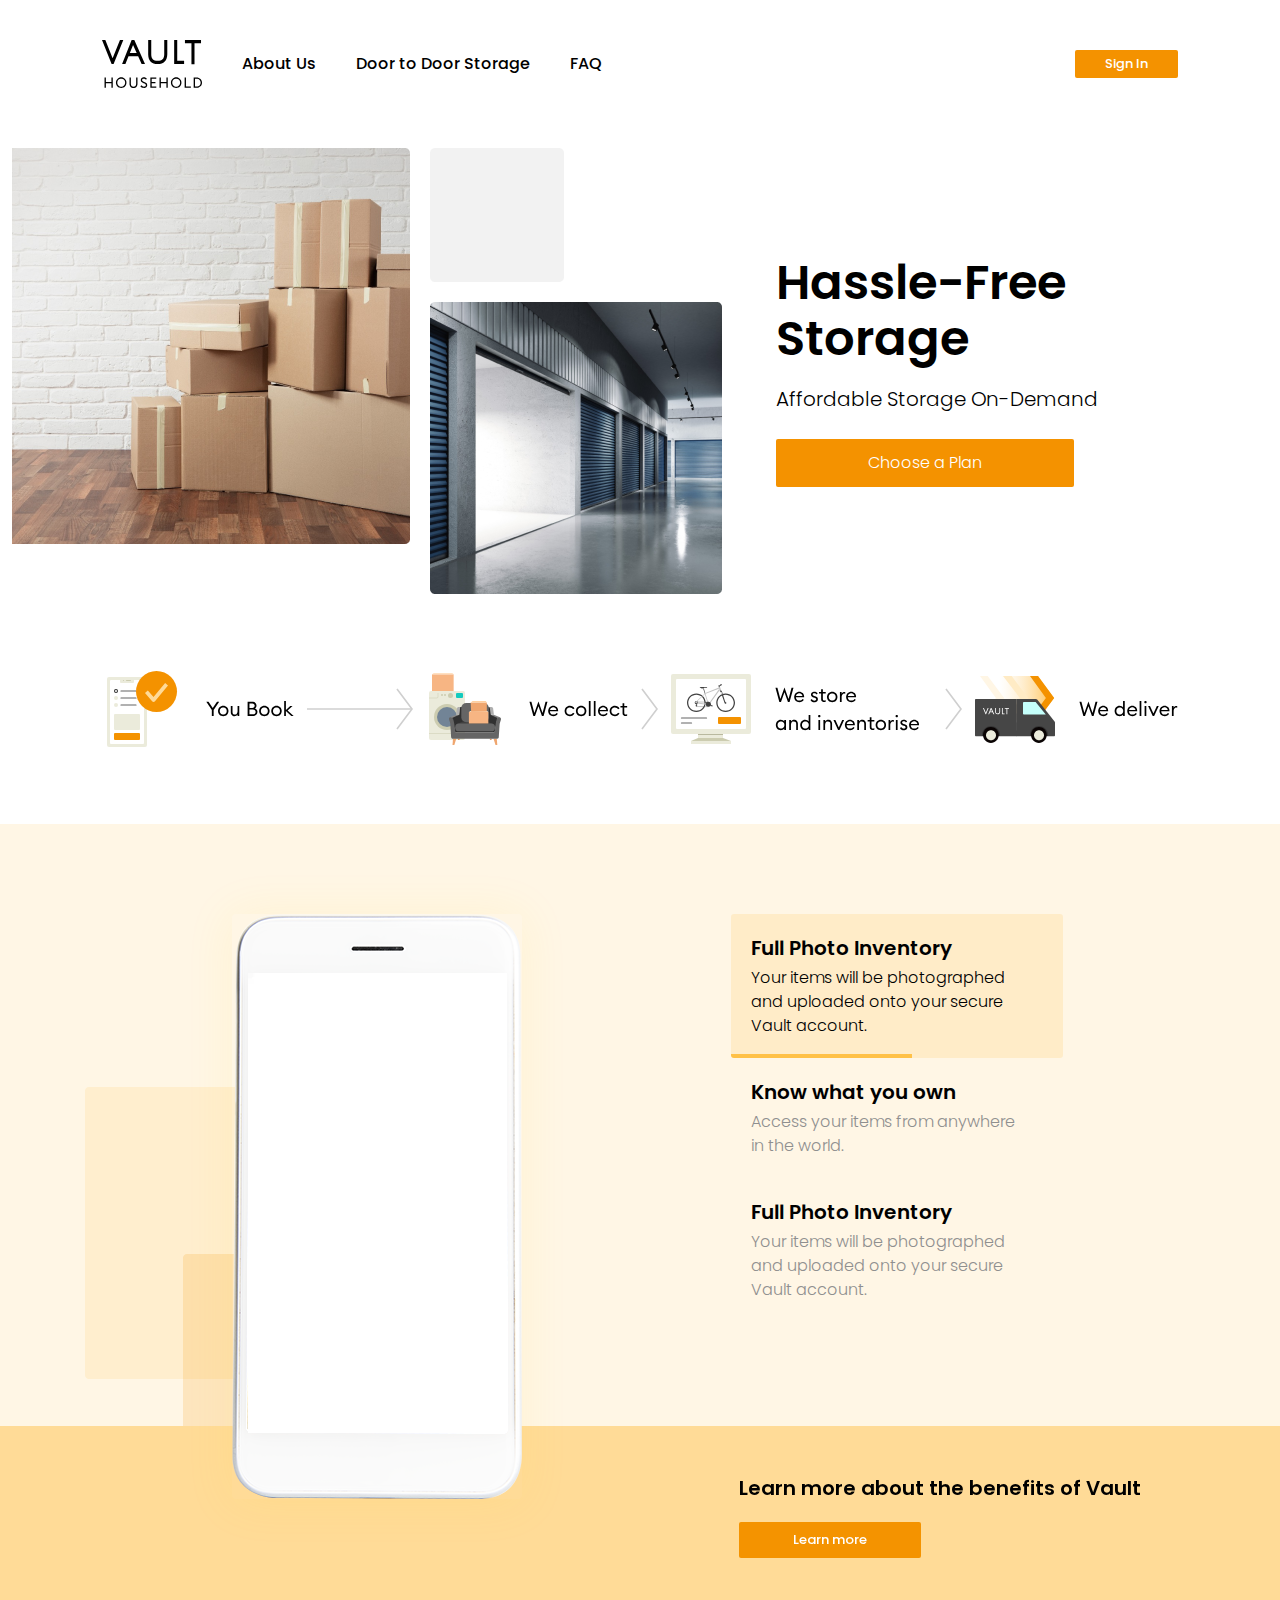
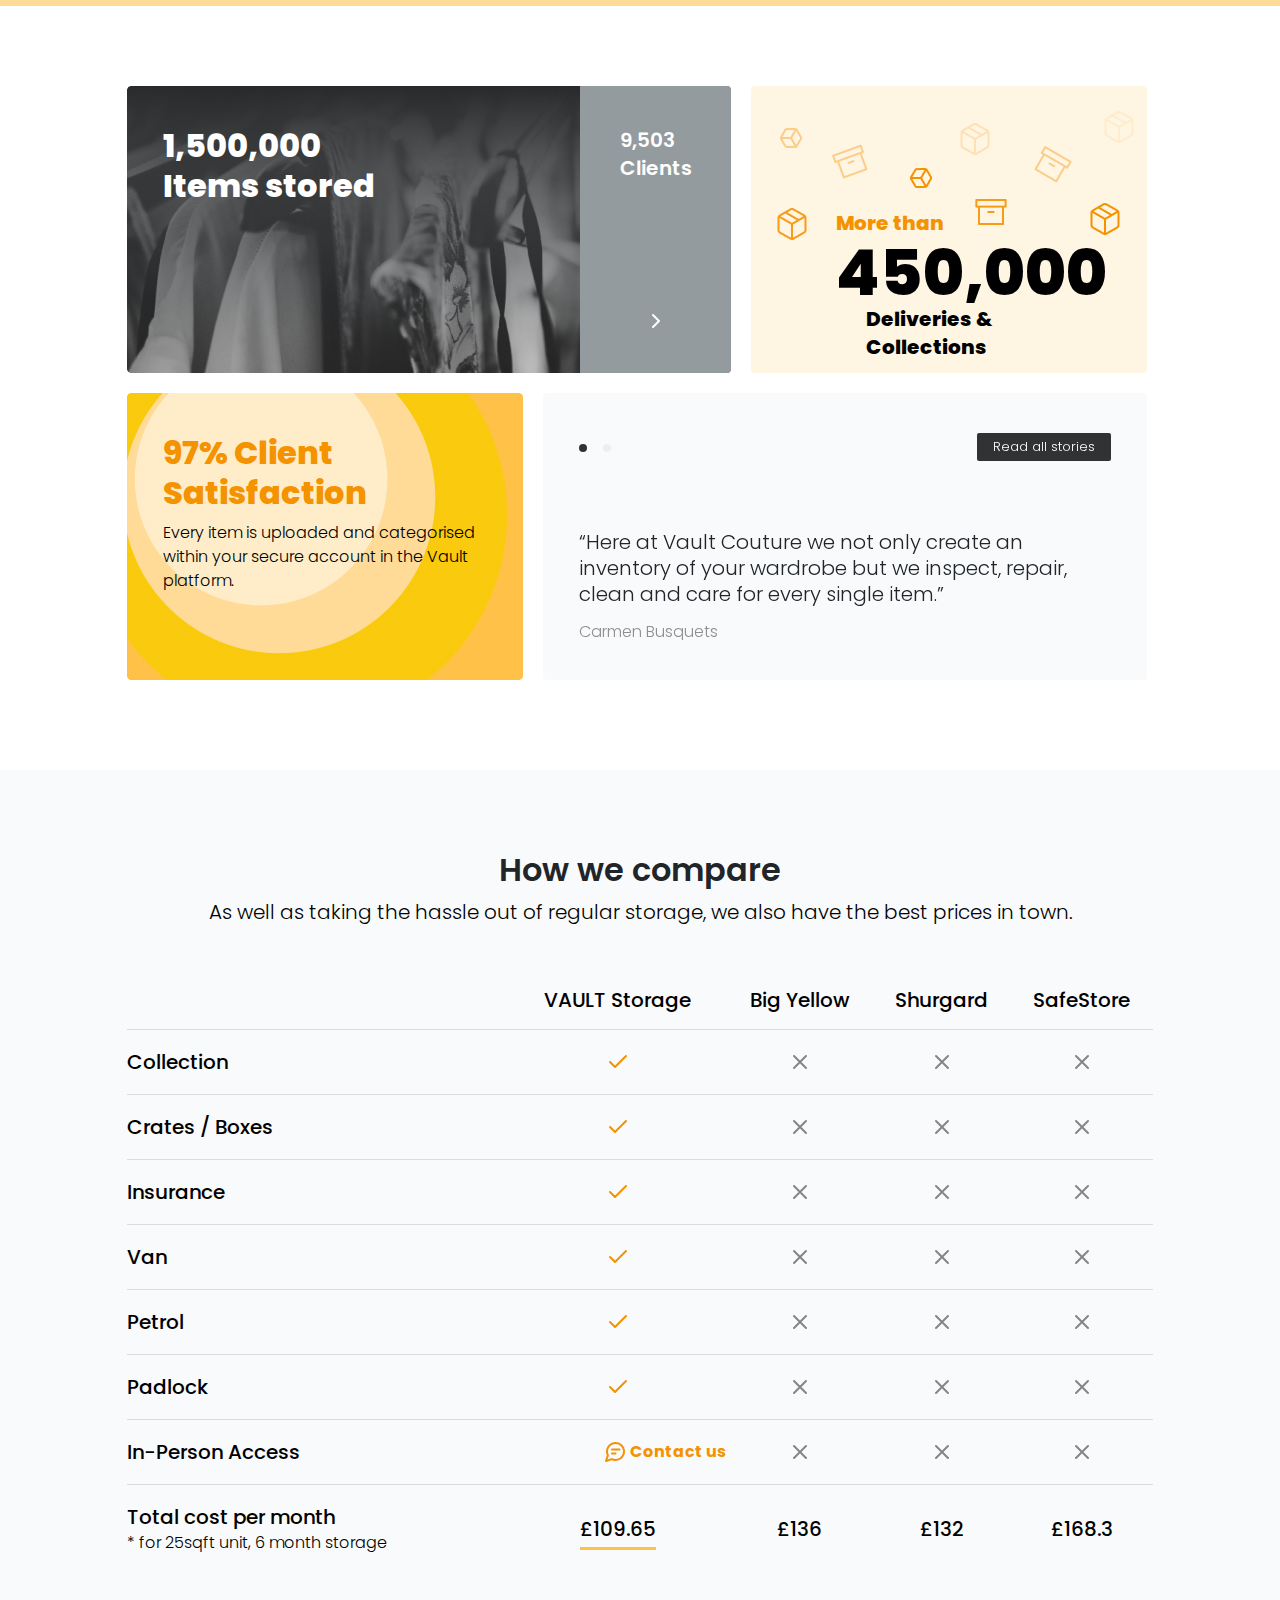
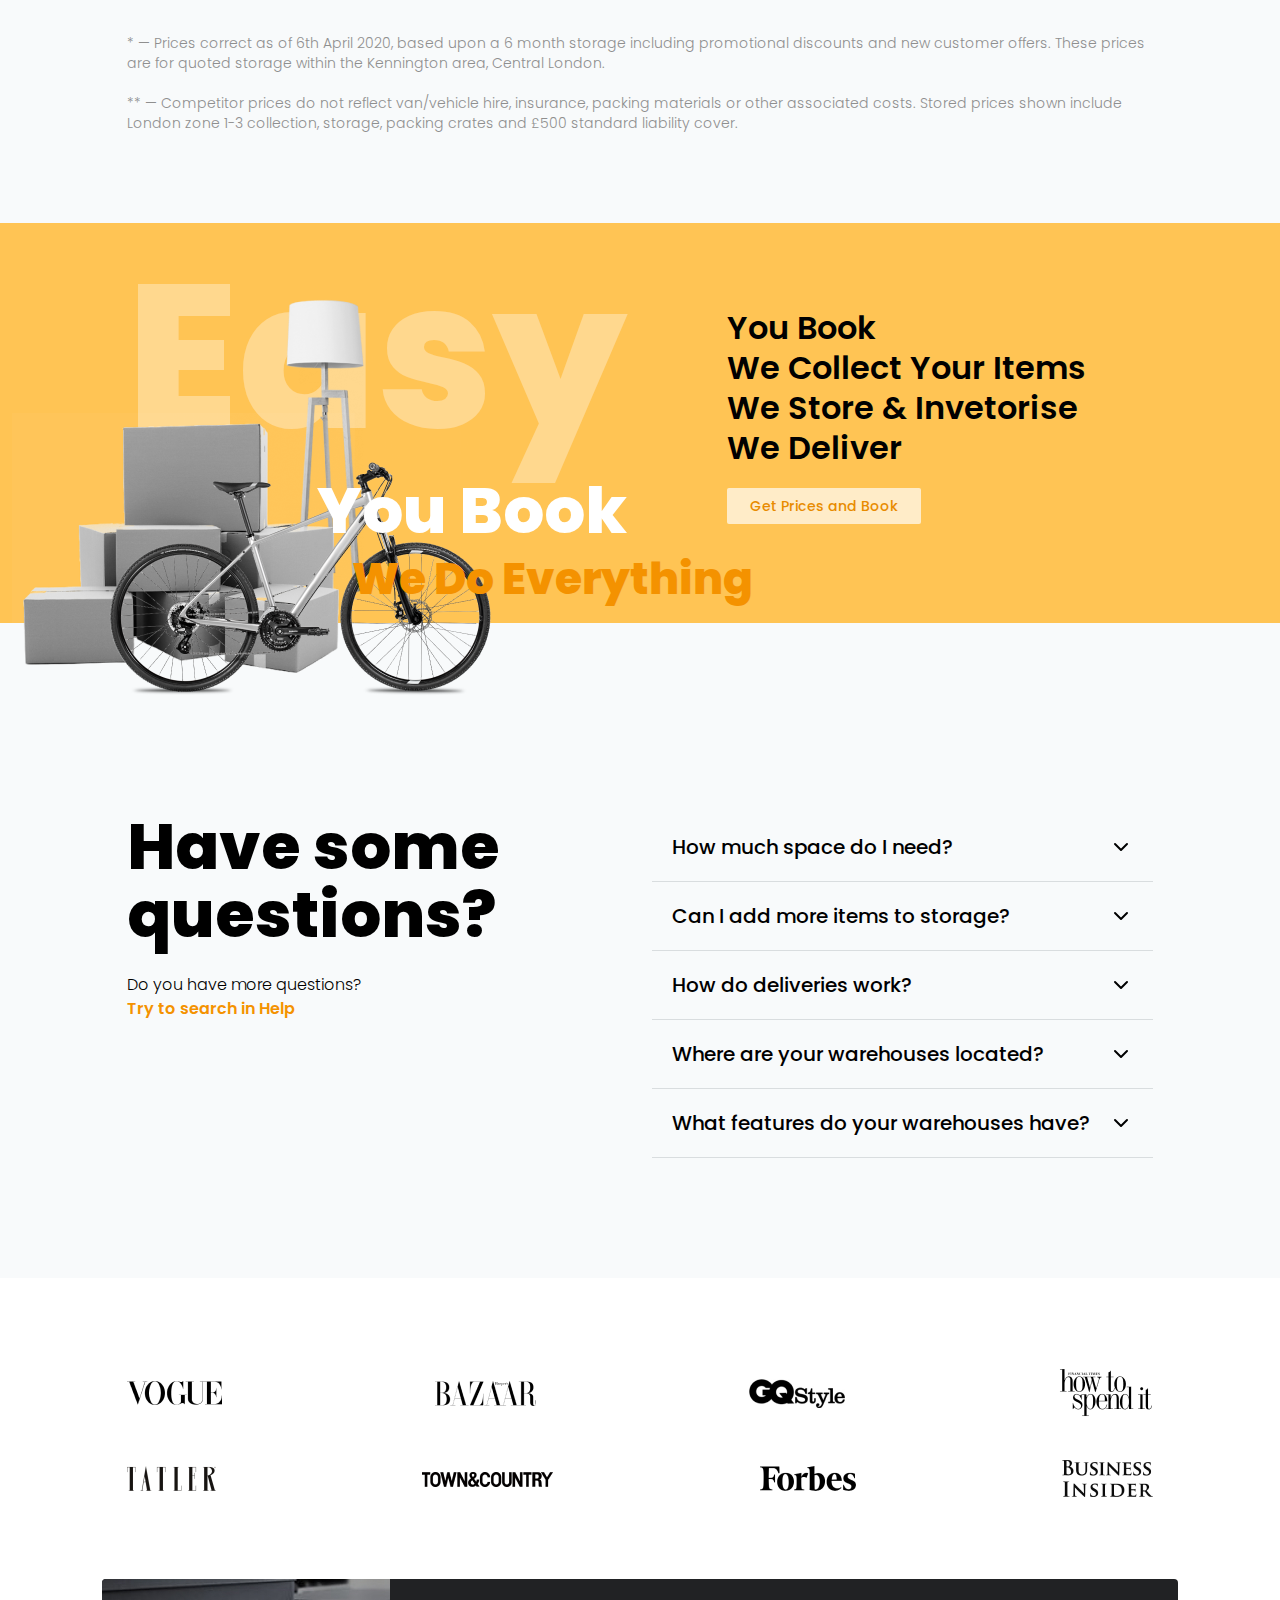
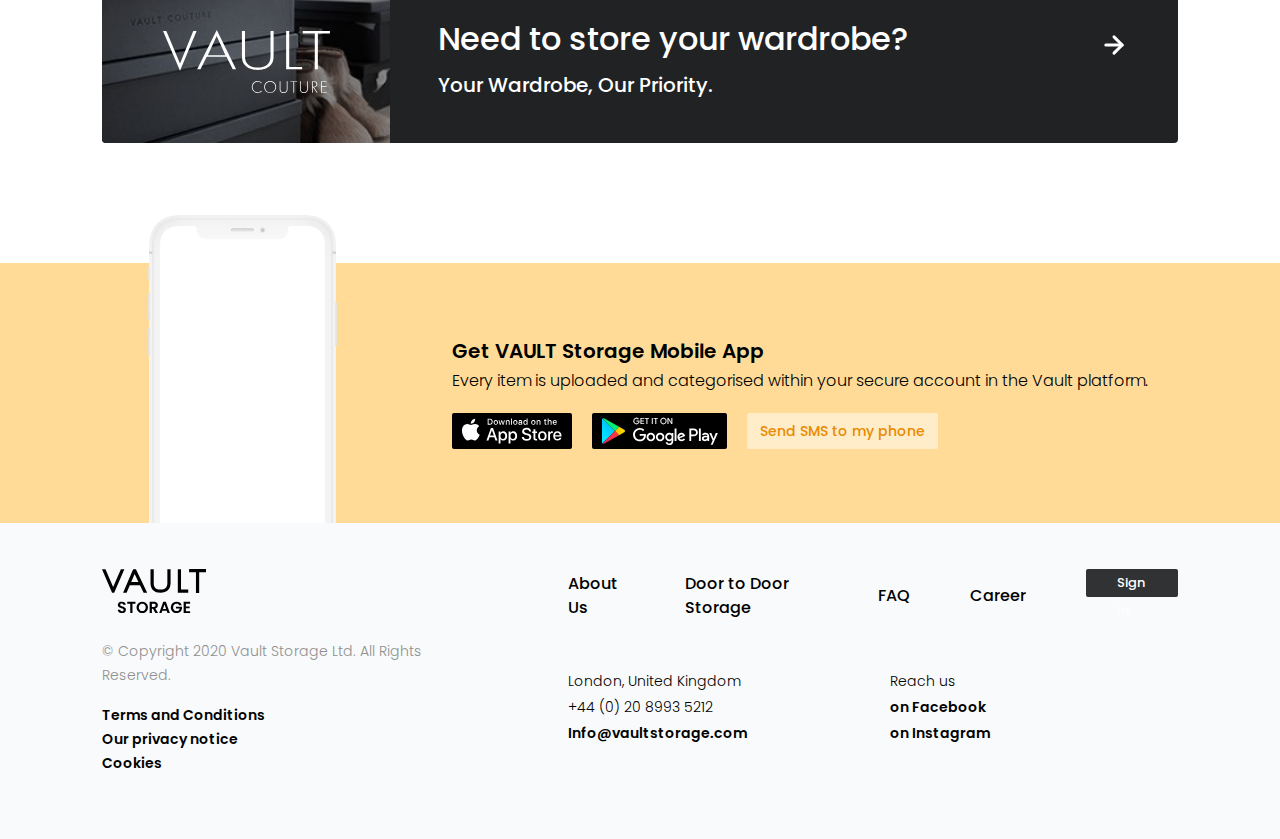
==== commit e0ea4002: "one" ====
--- a/index.html
+++ b/index.html
@@ -130,7 +130,8 @@
                     <div class="tab-pane fade show active" id="nav-home" role="tabpanel" aria-labelledby="nav-home-tab">
                         <div class="about-app">
                             <div class="about-img">
-                                <img src="images/app.png" alt="">
+                                <img src="images/phone.png" alt="">
+                                <video width="259px" height="560px" src="video/video.mp4" autoplay data-video="0" class="about-video"></video>
                             </div>
                             <div class="about-rect">
                                 <img src="images/rect1.png" alt="">
--- a/css/main.css
+++ b/css/main.css
@@ -325,6 +325,12 @@
     display: inline-block;
 }
 
+.about-video{
+    position: absolute;
+    right: 15px;
+    top: 9px;
+}
+
 .about-rect {
     position: absolute;
     left: -42px;
@@ -1110,7 +1116,7 @@
 
 .cover-single {
     padding-top: 90px;
-    padding-bottom: 248px;
+    padding-bottom: 100px;
 }
 
 .cover-single .cover-title {
@@ -1125,6 +1131,38 @@
     line-height: 28px;
     color: #000;
     margin-bottom: 0;
+}
+
+.storage-feat {
+    z-index: 5;
+    position: relative;
+}
+
+.storage-feat-item {
+    background: #F2F2F2;
+    border-radius: 4px;
+    padding: 28px;
+}
+
+.storage-feat-top {
+    display: flex;
+    align-items: center;
+    justify-content: space-between;
+    margin-bottom: 16px;
+}
+
+.storage-feat-name {
+    font-size: 20px;
+    color: #000;
+    font-weight: 600;
+}
+
+.storage-feat-cont>p {
+    font-size: 14px;
+}
+
+.storage-feat-num {
+    margin-left: 5px;
 }
 
 .features {
@@ -3078,6 +3116,25 @@
 }
 
 @media(max-width:1199px) {
+    .storage-feat::before {
+        content: '';
+        width: 100%;
+        height: 510px;
+        position: absolute;
+        left: 0;
+        top: -30%;
+        background: url(../images/storage.png);
+        z-index: -1;
+    }
+    .storage-feat-item {
+        margin-bottom: 16px;
+    }
+    .storage-feat-cont>p {
+        margin-bottom: 0;
+    }
+    .storage-feat-name {
+        font-size: 15px;
+    }
     .home-img>img {
         width: 100%;
     }
@@ -3293,6 +3350,9 @@
     }
     .cover-single {
         padding: 50px 0 150px;
+    }
+    .storage-cover {
+        padding-top: 0;
     }
     .cover-content {
         margin-bottom: 50px;
@@ -4235,7 +4295,7 @@
         display: inline-block;
     }
     .cover-single .cover-title {
-        font-size: 40px;
+        font-size: 30px;
         line-height: 44px;
     }
     .cover-single .cover-subtitlte {
@@ -4271,7 +4331,7 @@
         left: 0;
         top: 0;
         width: 120px;
-        margin-left: 50px;
+        margin-left: 0;
     }
     .storage-image-text {
         margin-top: 0;
@@ -4558,6 +4618,9 @@
     .select4-des {
         text-align: right;
     }
+    .storage-feat-num {
+        display: none;
+    }
 }
 
 @media(min-width:767px) and (max-width:1199px) and (orientation:landscape) {
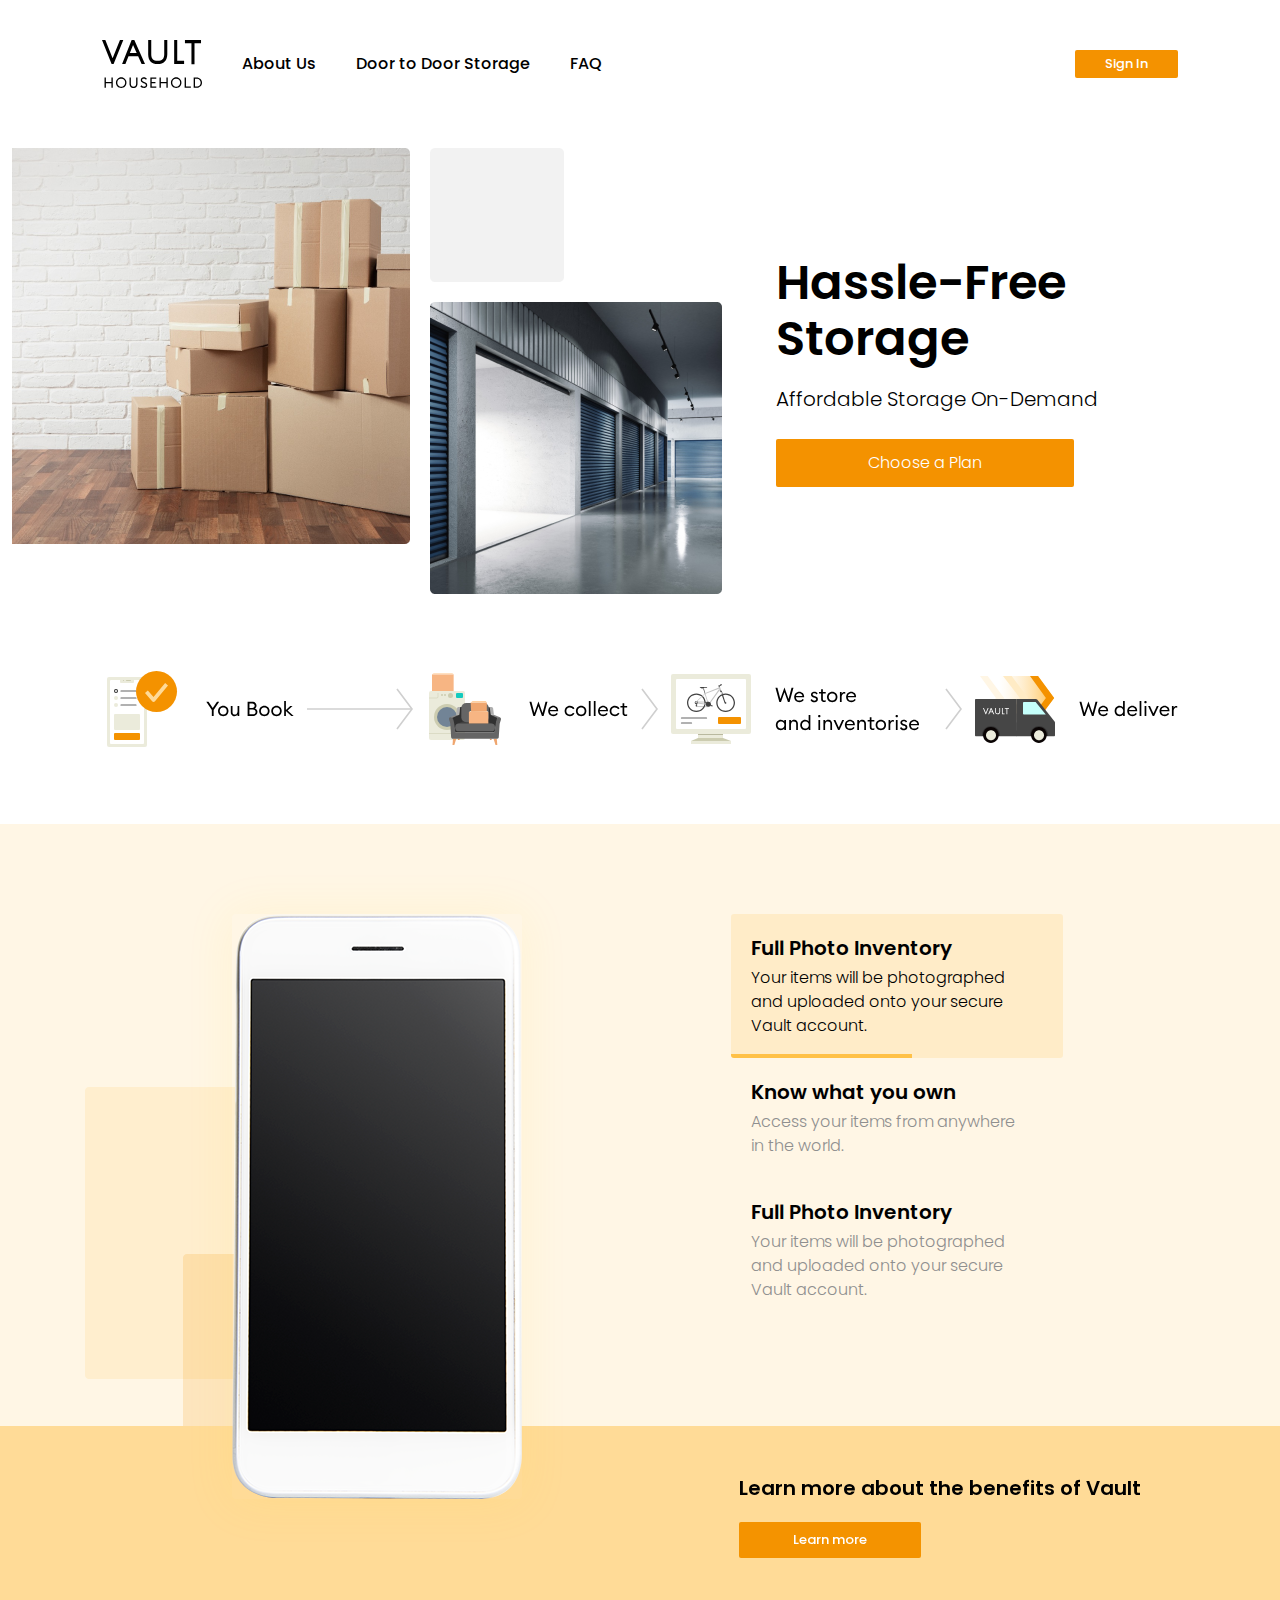
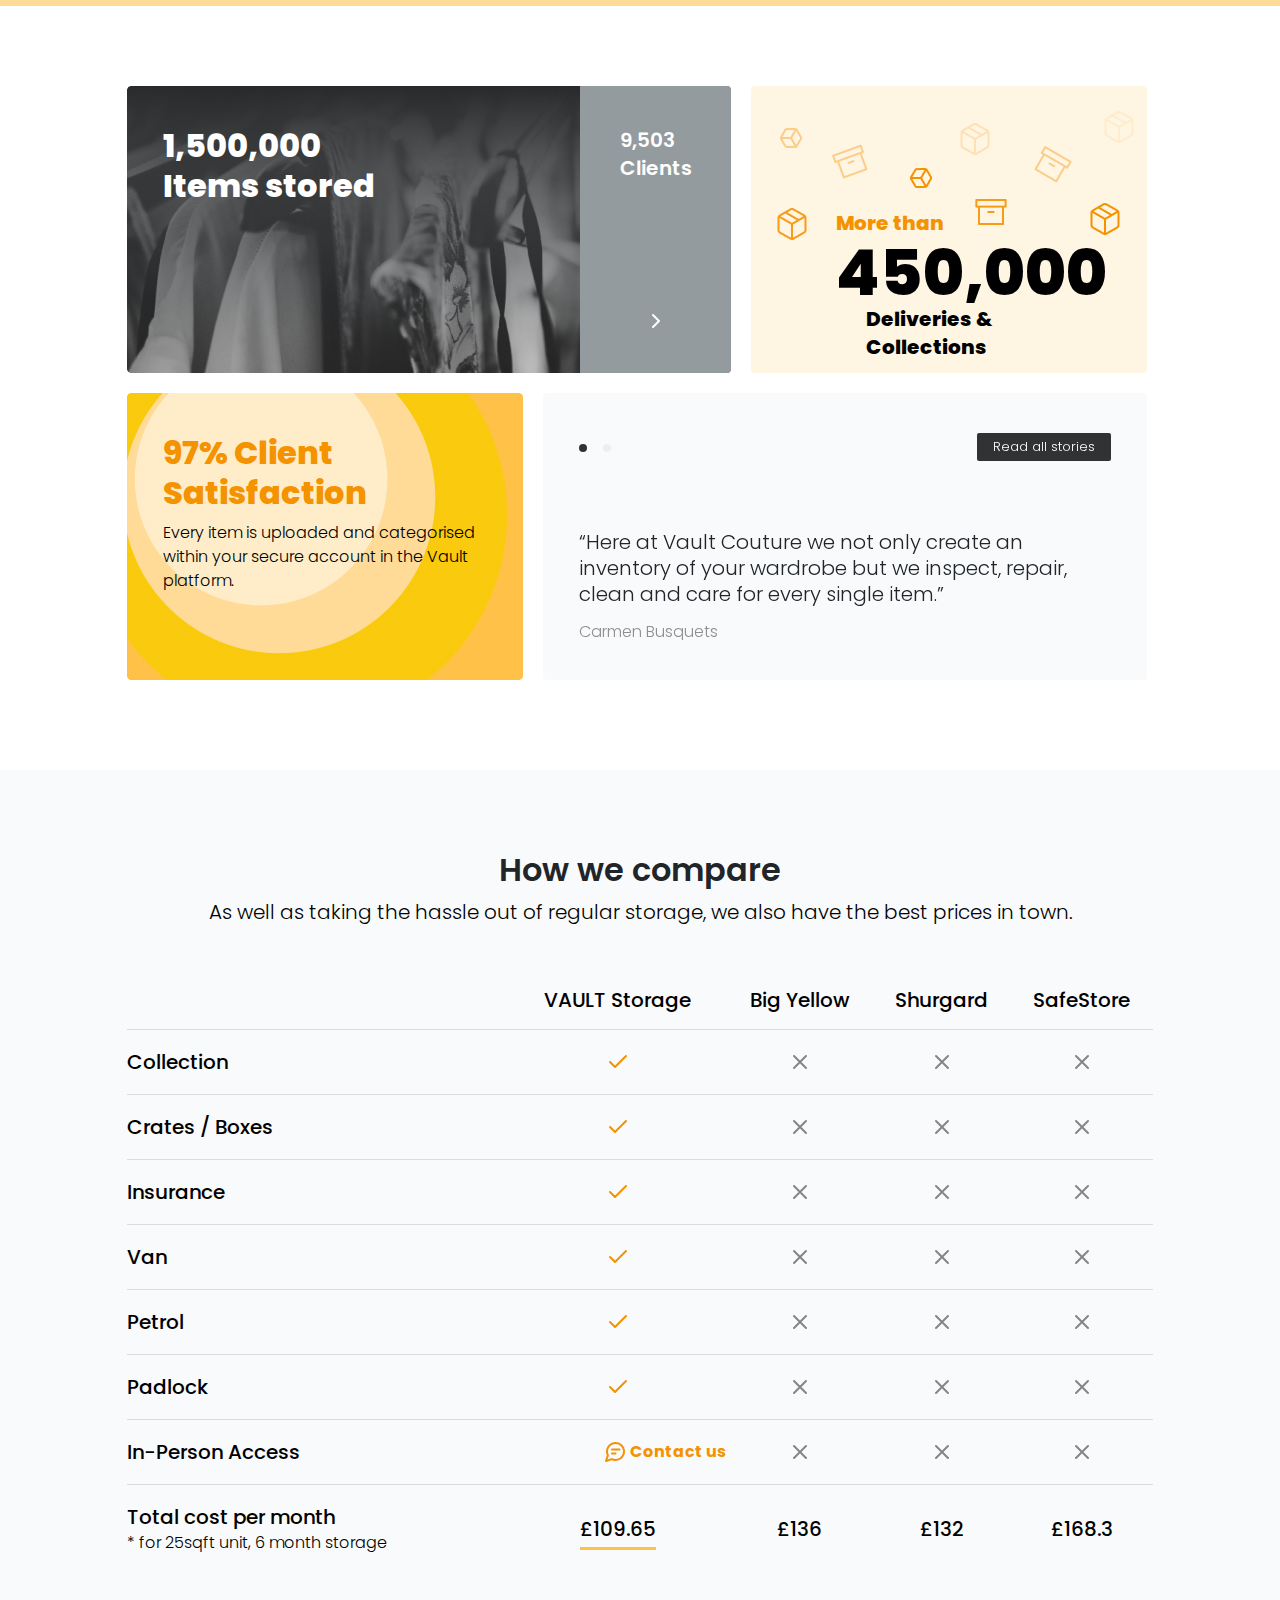
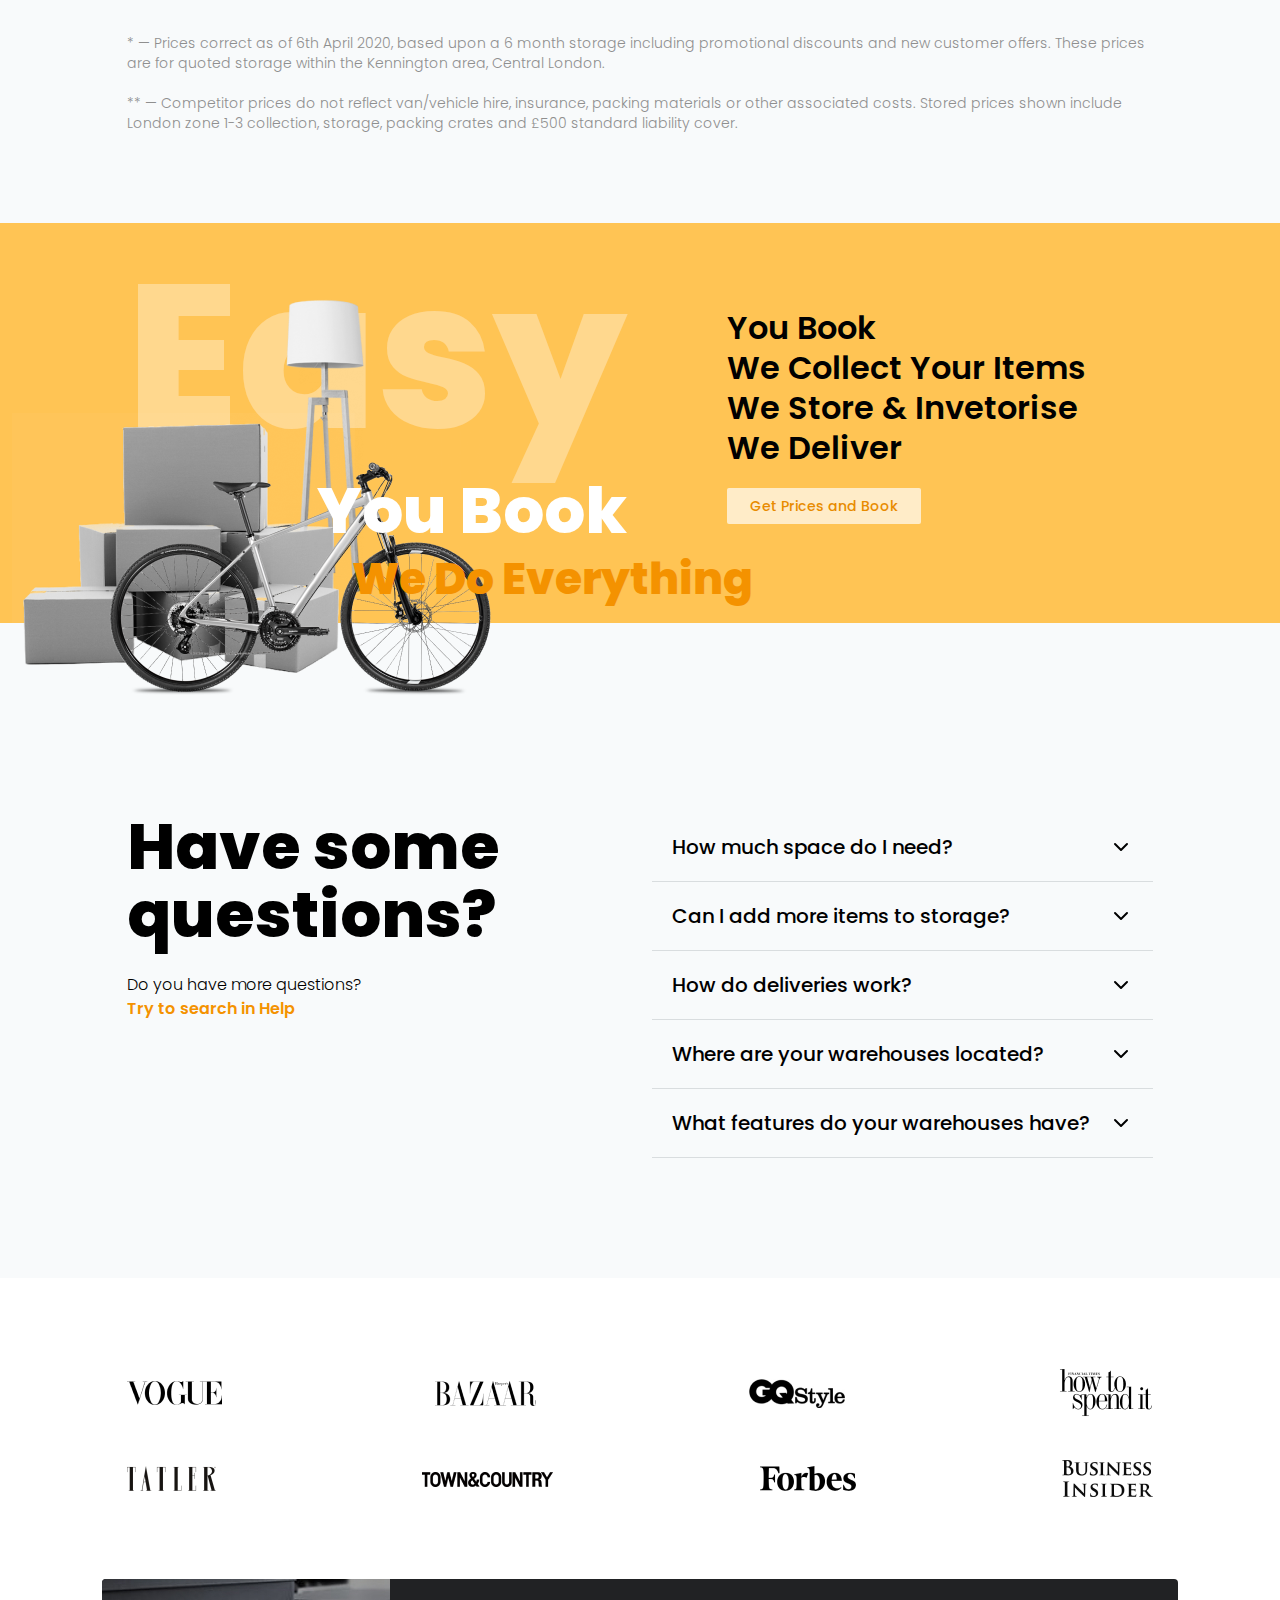
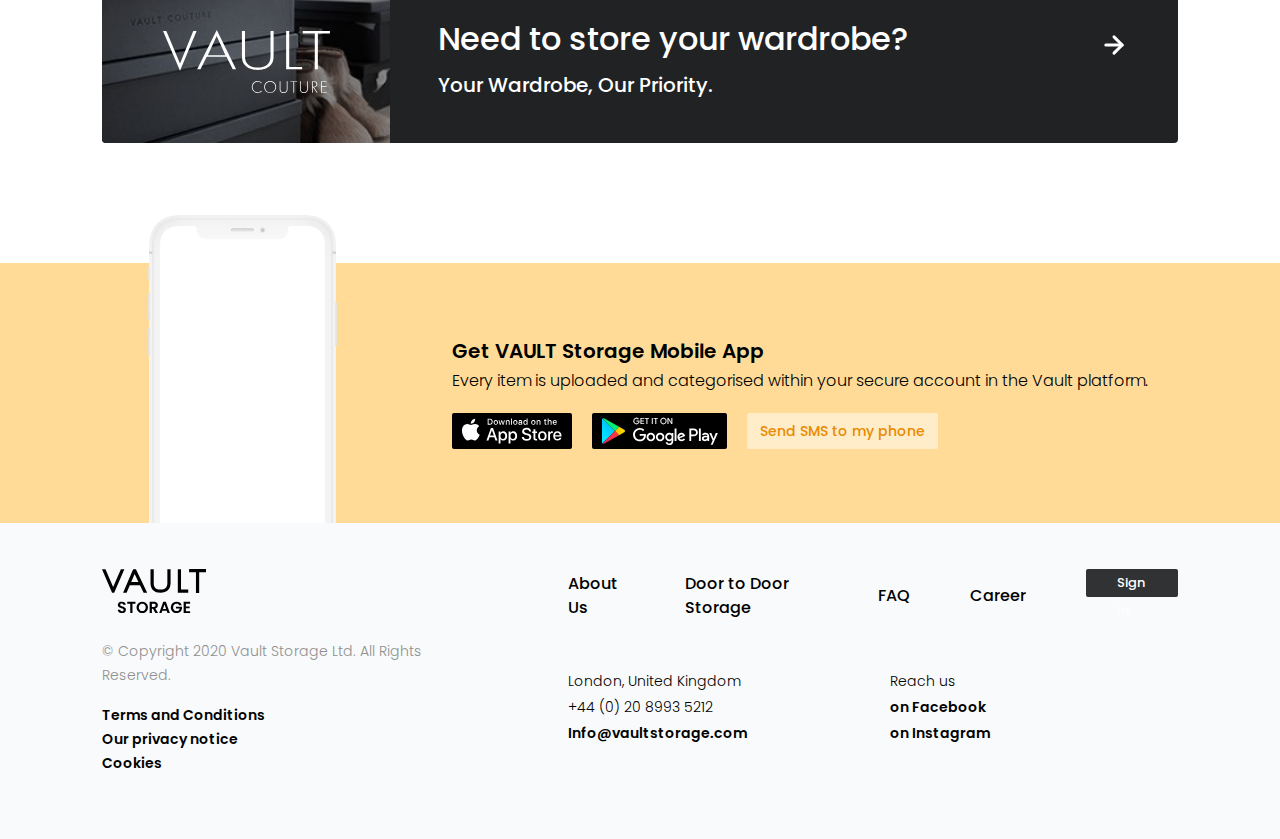
==== commit d327fb6f: "video" ====
--- a/index.html
+++ b/index.html
@@ -131,7 +131,7 @@
                         <div class="about-app">
                             <div class="about-img">
                                 <img src="images/phone.png" alt="">
-                                <video width="259px" height="560px" src="video/video.mp4" autoplay data-video="0" class="about-video"></video>
+                                <video width="259px" height="560px" src="video/video.mp4" preload="auto" autoplay="true" loop="true" muted="muted" data-video="0" class="about-video"></video>
                             </div>
                             <div class="about-rect">
                                 <img src="images/rect1.png" alt="">
